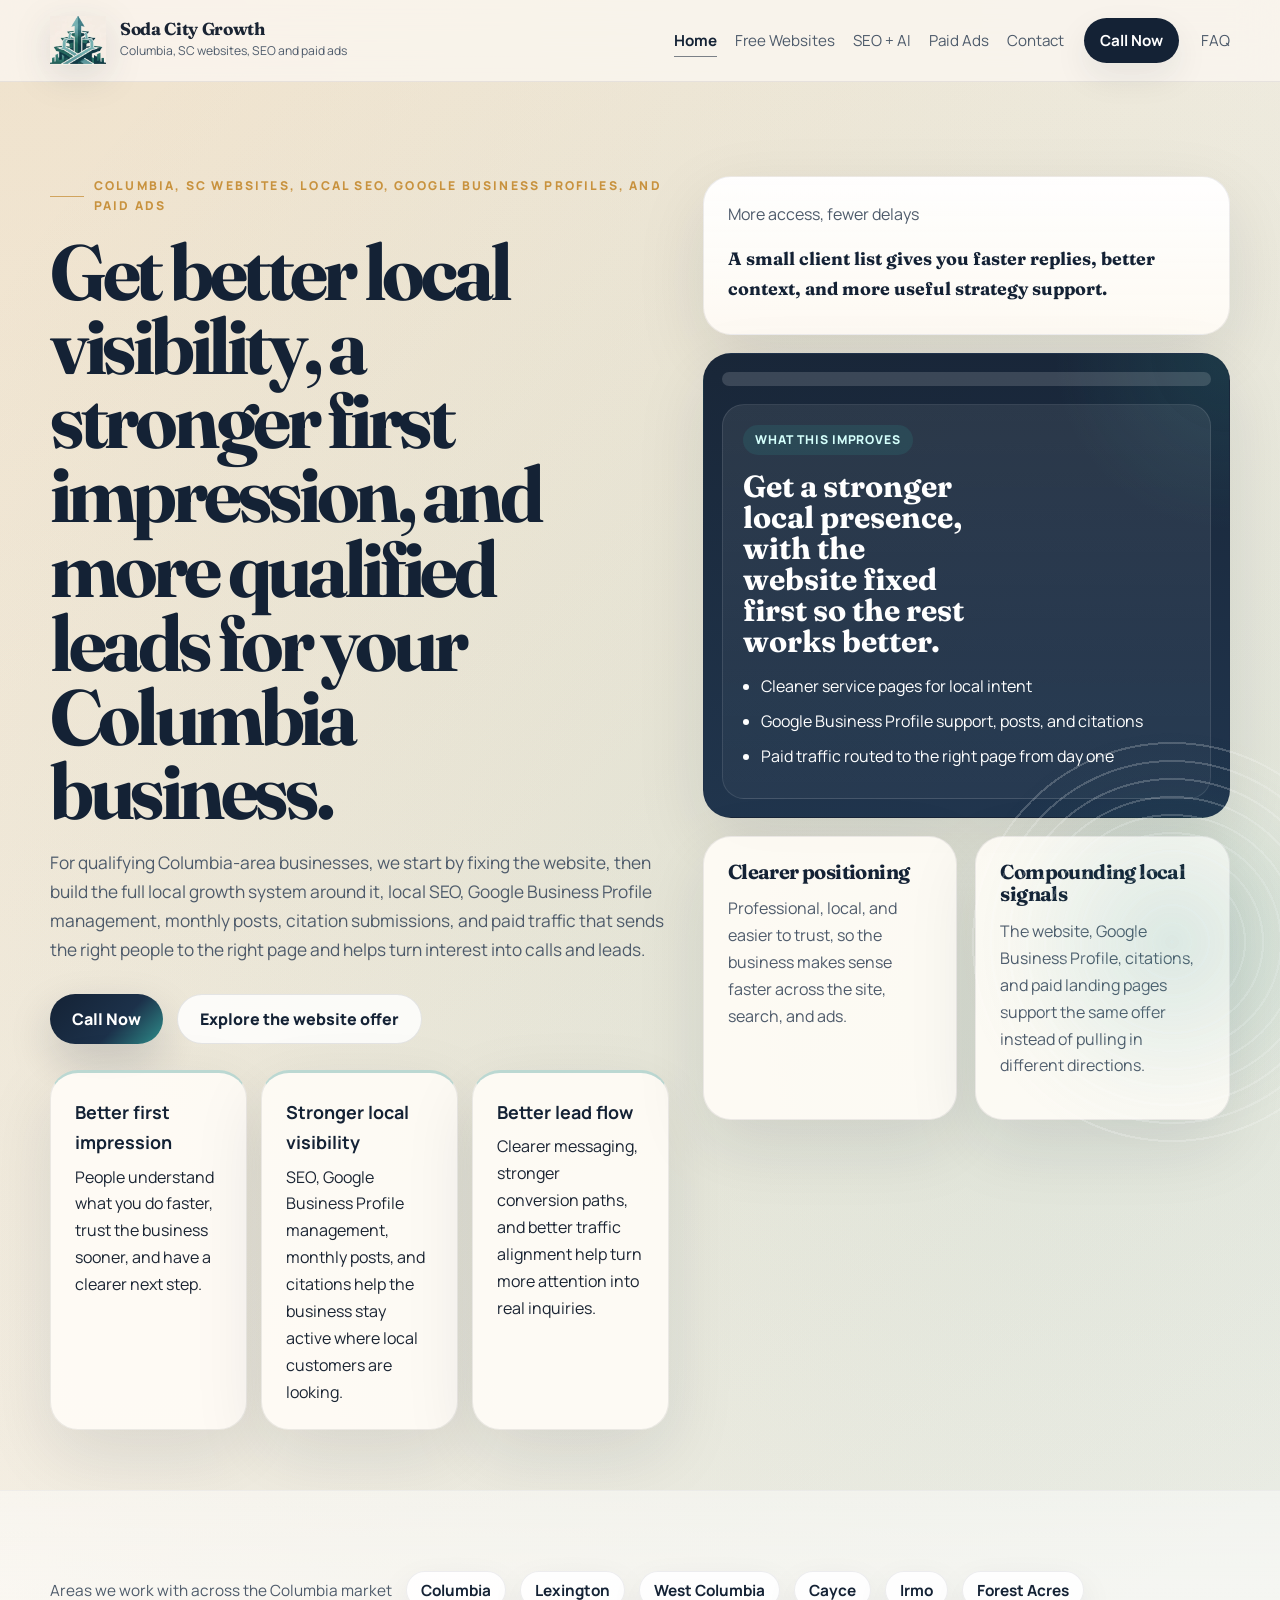
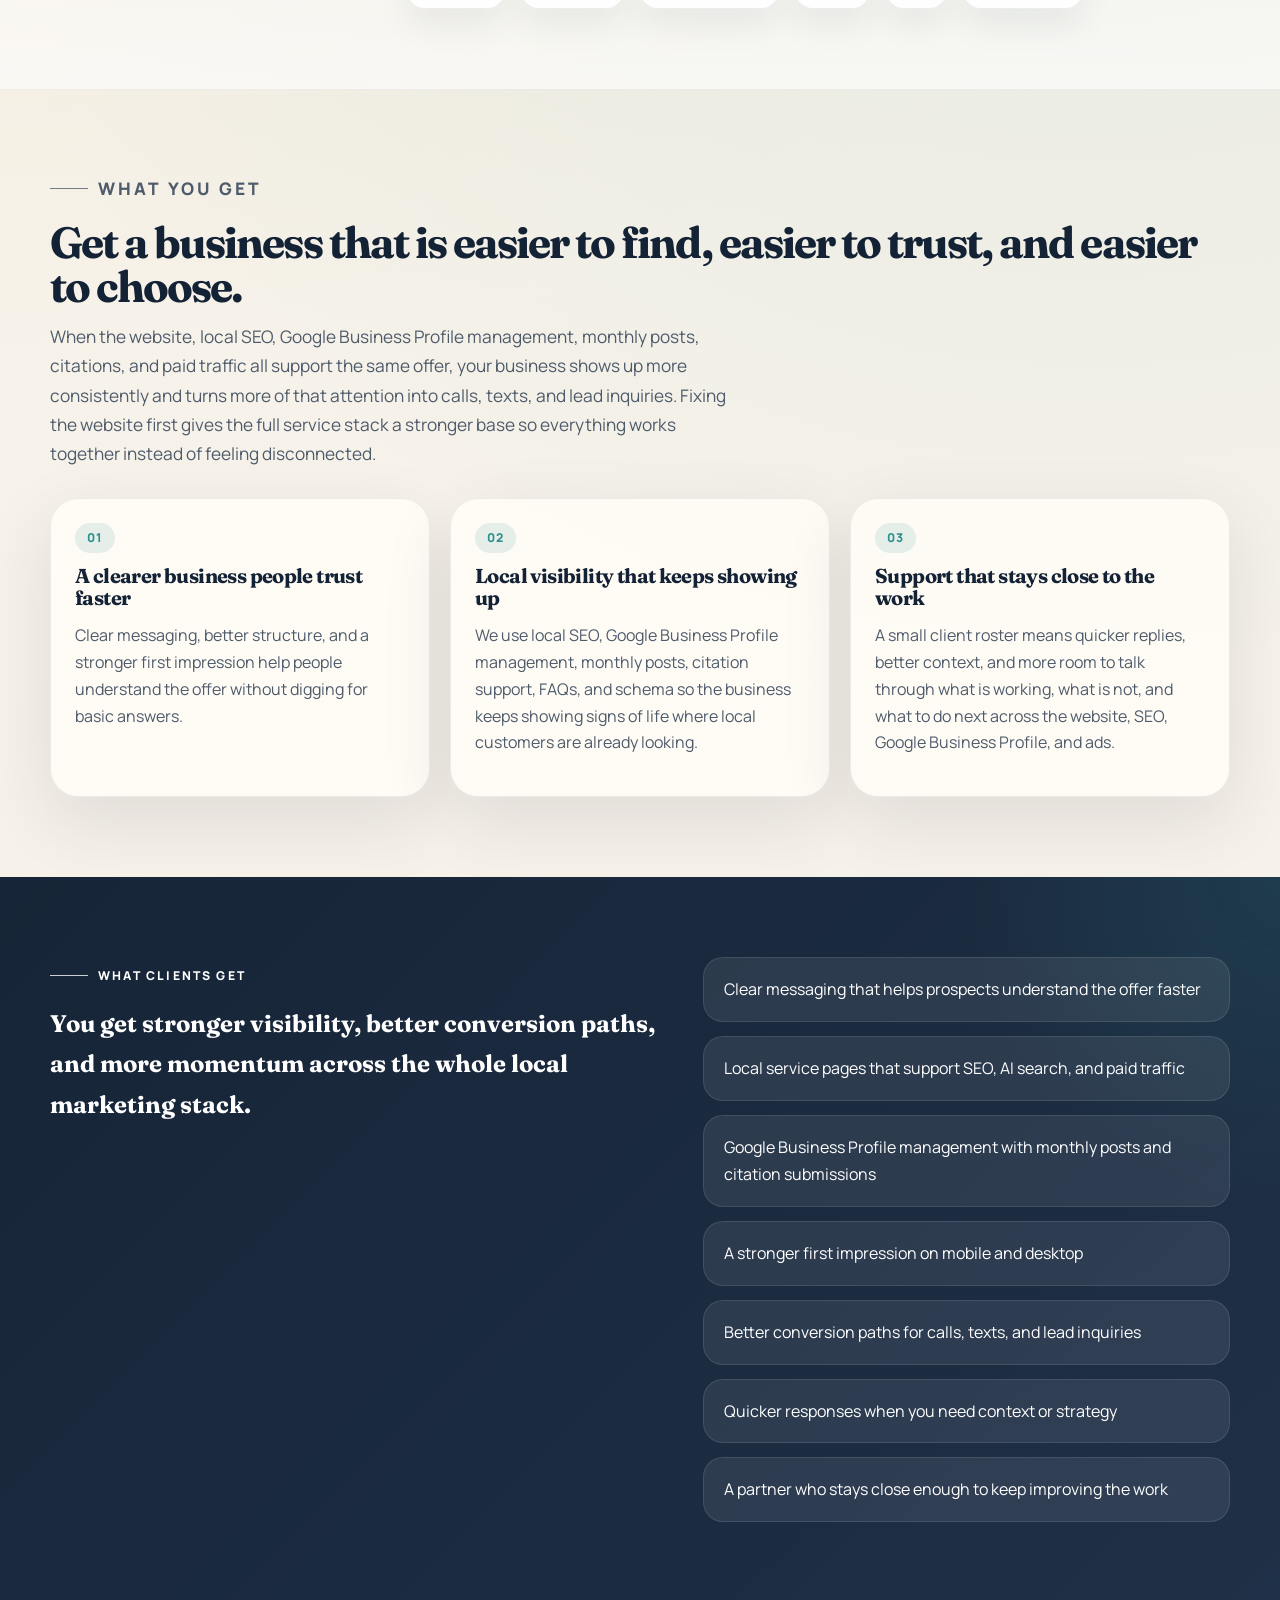
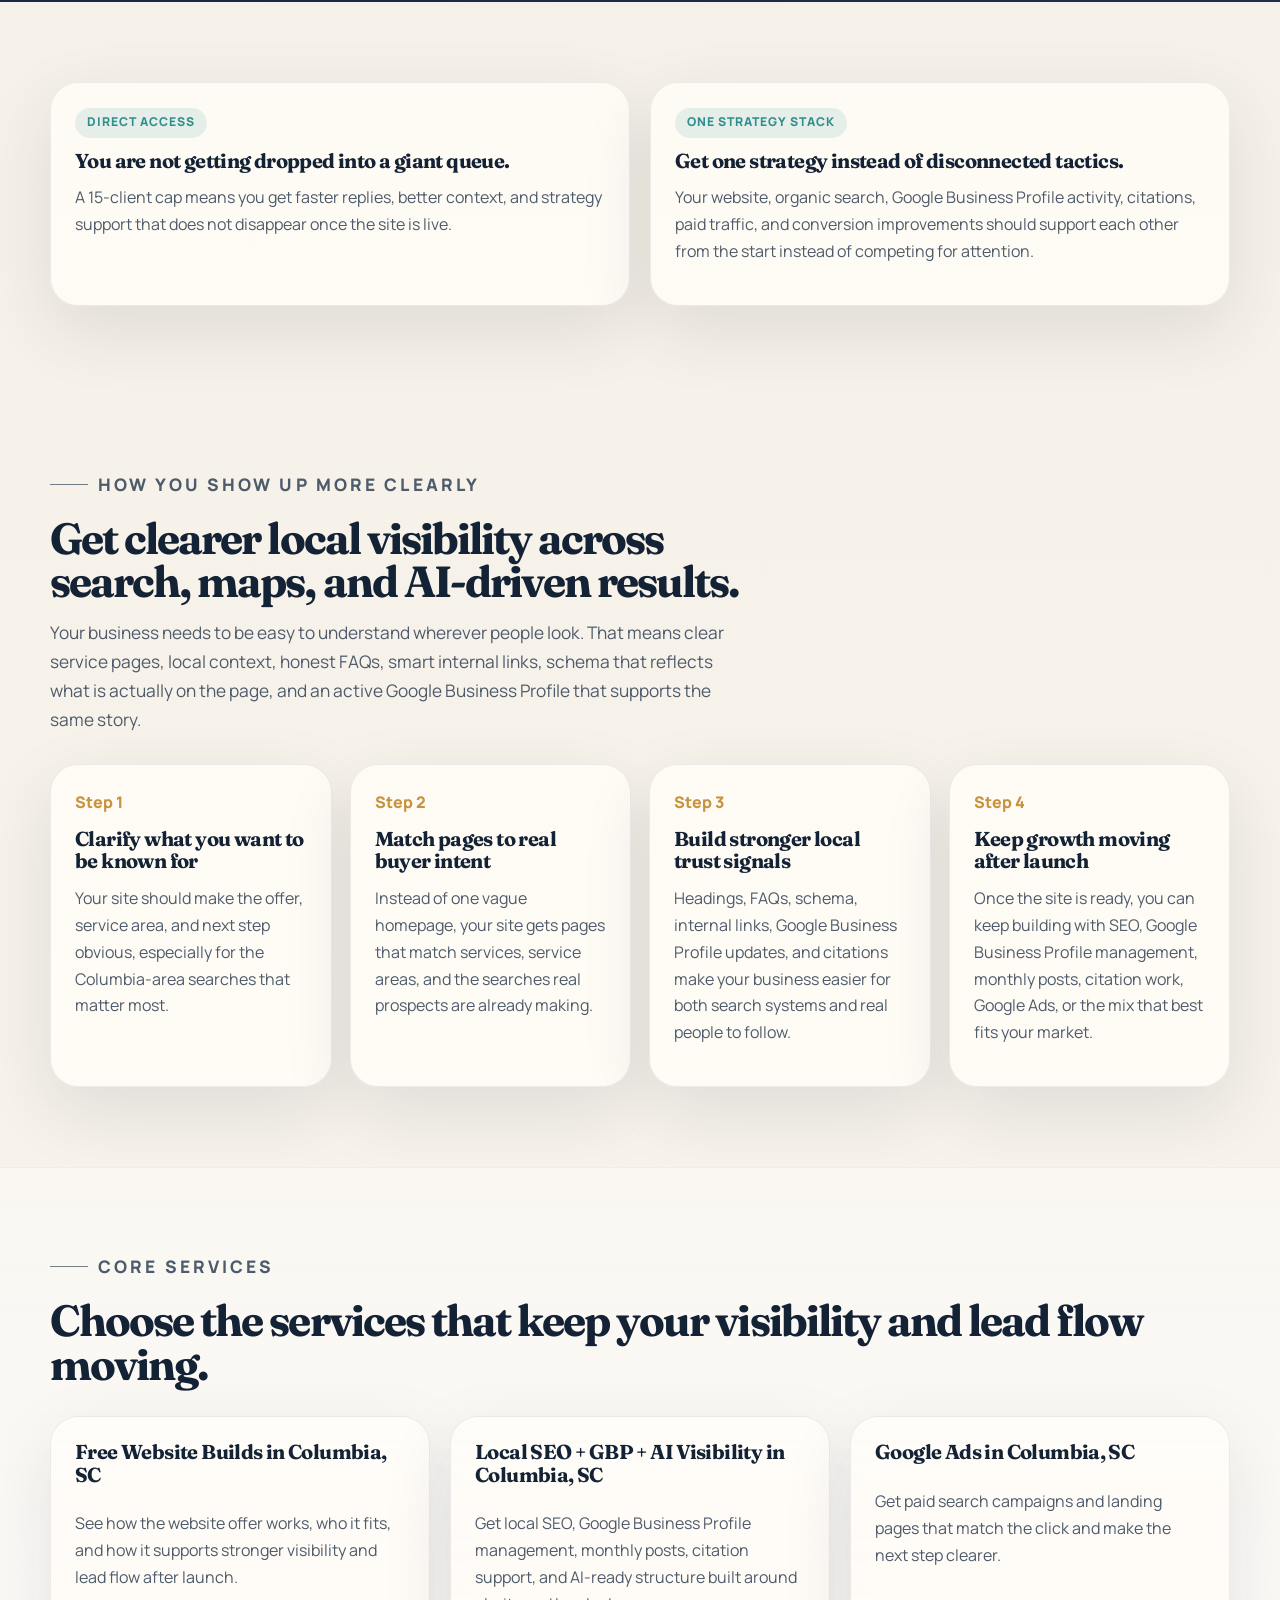
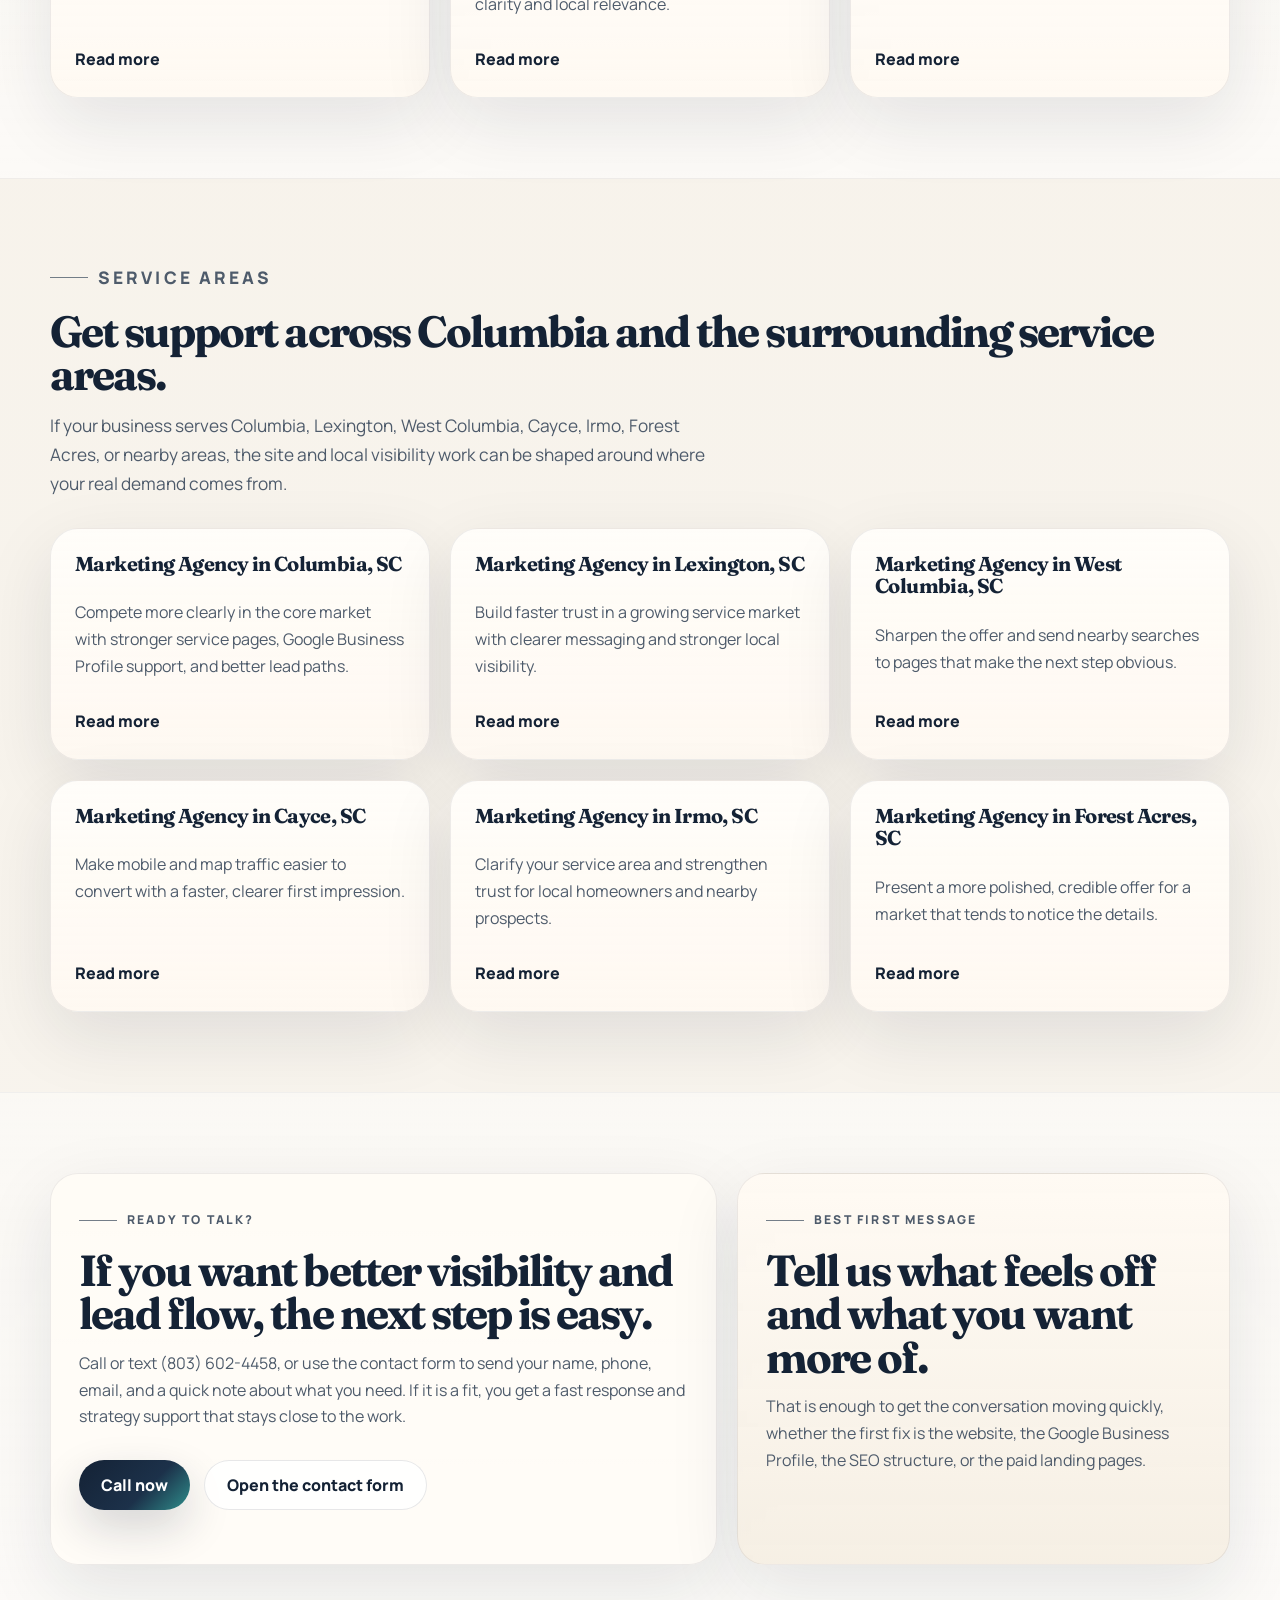
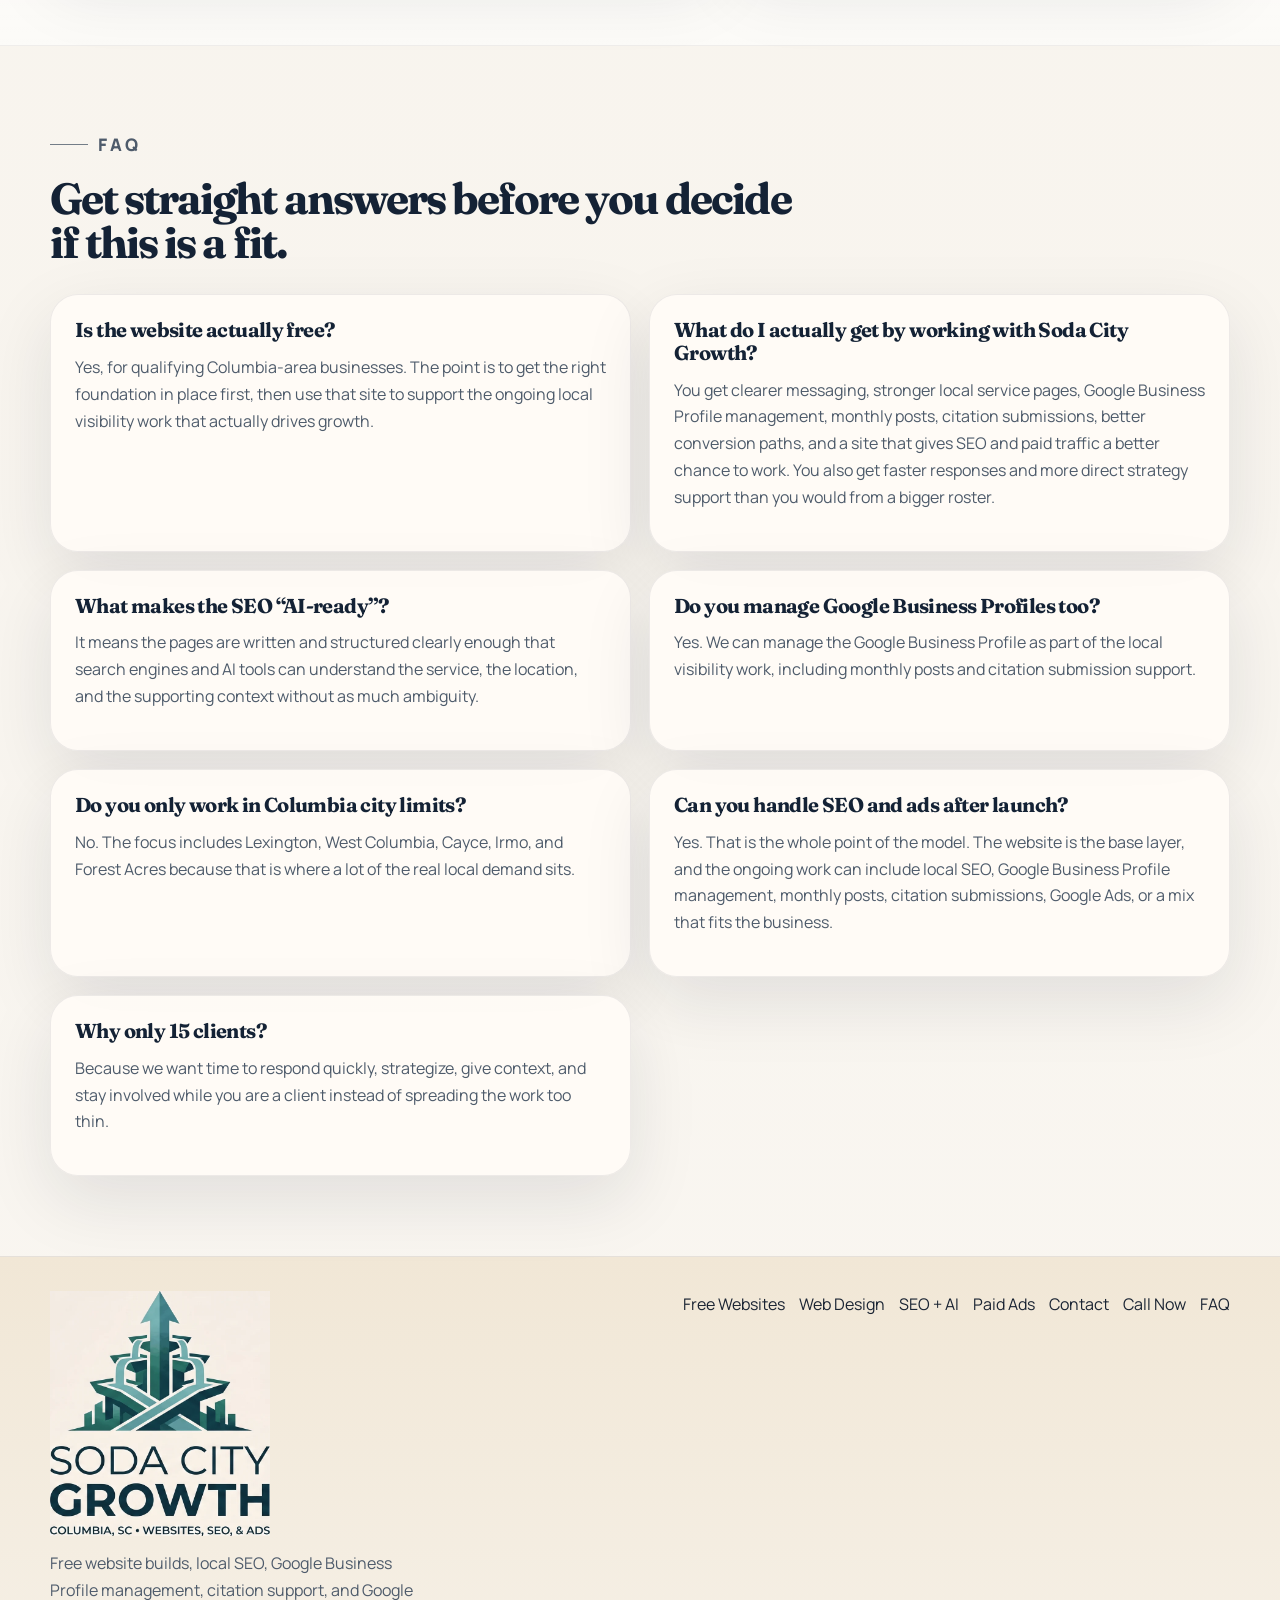
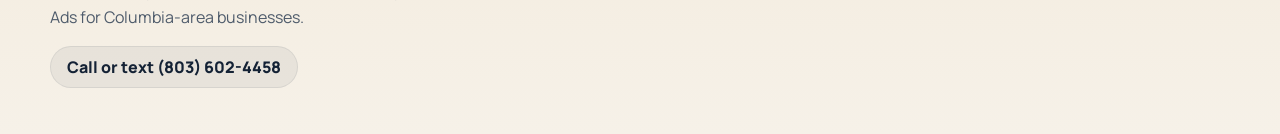
==== index.html @ 2a7aa9fe "Incorporate Soda City Growth logo into site" ====
<!doctype html>
<html lang="en-US">
<head>
  <meta charset="utf-8" />
  <meta name="viewport" content="width=device-width, initial-scale=1" />
  <title>Columbia, SC Web Design, SEO & Google Ads | Free Website Builds | Soda City Growth</title>
  <meta name="description" content="Soda City Growth helps Columbia, SC service businesses with free website builds, local SEO, Google Business Profile management, citation support, and Google Ads built to earn better leads." />
  <meta name="robots" content="index,follow" />
  <meta name="theme-color" content="#142235" />
  <meta property="og:title" content="Columbia, SC Web Design, SEO & Google Ads | Soda City Growth" />
  <meta property="og:description" content="Free website builds for qualifying Columbia-area businesses, plus local SEO, Google Business Profile management, citation support, and Google Ads that send traffic to the right pages." />
  <meta property="og:type" content="website" />
  <meta property="og:url" content="https://soda-city-growth.vercel.app/" />
  <meta property="og:site_name" content="Soda City Growth" />
  <meta name="twitter:card" content="summary_large_image" />
  <meta name="twitter:title" content="Columbia, SC Web Design, SEO & Google Ads | Soda City Growth" />
  <meta name="twitter:description" content="Free website builds for qualifying Columbia-area businesses, plus local SEO, Google Business Profile management, citation support, and Google Ads that send traffic to the right pages." />
  <link rel="canonical" href="https://soda-city-growth.vercel.app/" />
  <link rel="icon" href="/favicon.svg" type="image/svg+xml" />
  <link rel="stylesheet" href="/styles.css" />
  <script type="application/ld+json">
  {
    "@context": "https://schema.org",
    "@graph": [
      {
        "@type": "Organization",
        "@id": "https://soda-city-growth.vercel.app/#organization",
        "name": "Soda City Growth",
        "url": "https://soda-city-growth.vercel.app/",
        "telephone": "+1-803-602-4458",
        "logo": {
          "@type": "ImageObject",
          "url": "https://soda-city-growth.vercel.app/assets/branding/soda-city-growth-logo.webp"
        },
        "description": "Soda City Growth is a Columbia, South Carolina marketing website focused on free website builds for qualifying businesses, local SEO, Google Business Profile management, citation support, AI-ready page structure, and Google Ads landing pages.",
        "areaServed": [
          "Columbia, South Carolina",
          "Lexington, South Carolina",
          "West Columbia, South Carolina",
          "Cayce, South Carolina",
          "Irmo, South Carolina",
          "Forest Acres, South Carolina"
        ]
      },
      {
        "@type": "WebSite",
        "@id": "https://soda-city-growth.vercel.app/#website",
        "url": "https://soda-city-growth.vercel.app/",
        "name": "Soda City Growth",
        "inLanguage": "en-US",
        "publisher": {
          "@id": "https://soda-city-growth.vercel.app/#organization"
        }
      },
      {
        "@type": "WebPage",
        "@id": "https://soda-city-growth.vercel.app/#webpage",
        "url": "https://soda-city-growth.vercel.app/",
        "name": "Columbia, SC Web Design, SEO & Google Ads | Free Website Builds | Soda City Growth",
        "description": "Soda City Growth helps Columbia, SC service businesses with free website builds, local SEO, Google Business Profile management, citation support, and Google Ads landing pages.",
        "isPartOf": {
          "@id": "https://soda-city-growth.vercel.app/#website"
        },
        "about": {
          "@id": "https://soda-city-growth.vercel.app/#organization"
        },
        "inLanguage": "en-US"
      },
      {
        "@type": "FAQPage",
        "@id": "https://soda-city-growth.vercel.app/#faq",
        "mainEntity": [
          {
            "@type": "Question",
            "name": "Is the website really free?",
            "acceptedAnswer": {
              "@type": "Answer",
              "text": "For qualifying Columbia-area businesses, Soda City Growth builds the website at no upfront build cost so the business can get a stronger marketing foundation in place first, then use it to support ongoing local SEO, Google Business Profile management, citation work, and paid ads."
            }
          },
          {
            "@type": "Question",
            "name": "What do clients actually get by working with Soda City Growth?",
            "acceptedAnswer": {
              "@type": "Answer",
              "text": "Clients get clearer messaging, stronger local service pages, Google Business Profile management, monthly posts, citation submissions, better conversion paths, and a site that gives SEO and Google Ads a better chance to work. They also get faster responses and more direct strategic support because Soda City Growth keeps the roster intentionally small."
            }
          },
          {
            "@type": "Question",
            "name": "What do you mean by AI-ready SEO?",
            "acceptedAnswer": {
              "@type": "Answer",
              "text": "AI-ready SEO means building pages with clear service language, useful FAQs, internal links, local relevance, and schema so search engines and AI answer systems can understand the business more easily."
            }
          },
          {
            "@type": "Question",
            "name": "Do you only work in Columbia, South Carolina?",
            "acceptedAnswer": {
              "@type": "Answer",
              "text": "The site is built to target Columbia and nearby markets like Lexington, West Columbia, Cayce, Irmo, and Forest Acres."
            }
          },
          {
            "@type": "Question",
            "name": "Can you manage SEO and ads after launch?",
            "acceptedAnswer": {
              "@type": "Answer",
              "text": "Yes. After the site is live, Soda City Growth can support ongoing local SEO, Google Business Profile management, monthly posts, citation submissions, Google Ads, or a mix of those services."
            }
          },
          {
            "@type": "Question",
            "name": "Do you manage Google Business Profiles too?",
            "acceptedAnswer": {
              "@type": "Answer",
              "text": "Yes. Soda City Growth can manage Google Business Profiles as part of the local visibility work, including monthly posts and citation submission support."
            }
          },
          {
            "@type": "Question",
            "name": "Why do you cap the roster at 15 clients?",
            "acceptedAnswer": {
              "@type": "Answer",
              "text": "Soda City Growth caps the roster at 15 active clients so there is time to respond quickly, strategize, and stay closely involved in each client's business."
            }
          }
        ]
      }
    ]
  }
  </script>
</head>
<body>
  <header class="site-header">
    <div class="wrap header-row">
      <a class="brand" href="/index.html" aria-label="Soda City Growth home">
        <img class="brand-mark-image" src="/assets/branding/soda-city-growth-mark.webp" alt="Soda City Growth logo mark" />
        <span class="brand-copy">
          <strong>Soda City Growth</strong>
          <small>Columbia, SC websites, SEO and paid ads</small>
        </span>
      </a>
      <button class="nav-toggle" aria-expanded="false" aria-controls="site-nav">Menu</button>
      <nav class="nav" id="site-nav">
        <a href="/index.html" aria-current="page">Home</a>
        <a href="/services/free-websites-columbia-sc.html">Free Websites</a>
        <a href="/services/seo-ai-ranking-columbia-sc.html">SEO + AI</a>
        <a href="/services/google-ads-columbia-sc.html">Paid Ads</a>
        <a href="/contact.html">Contact</a>
        <a class="nav-phone" href="tel:+18036024458">Call Now</a>
        <a href="#faq">FAQ</a>
      </nav>
    </div>
  </header>

  <main>
    <section class="hero">
      <div class="wrap hero-grid">
        <div>
          <p class="eyebrow">Columbia, SC websites, local SEO, Google Business Profiles, and paid ads</p>
          <h1>Get better local visibility, a stronger first impression, and more qualified leads for your Columbia business.</h1>
          <p class="hero-copy">For qualifying Columbia-area businesses, we start by fixing the website, then build the full local growth system around it, local SEO, Google Business Profile management, monthly posts, citation submissions, and paid traffic that sends the right people to the right page and helps turn interest into calls and leads.</p>
          <div class="hero-actions">
            <a class="button" href="tel:+18036024458">Call Now</a>
            <a class="button secondary" href="/services/free-websites-columbia-sc.html">Explore the website offer</a>
          </div>
          <div class="hero-points">
            <div>
              <strong>Better first impression</strong>
              <span>People understand what you do faster, trust the business sooner, and have a clearer next step.</span>
            </div>
            <div>
              <strong>Stronger local visibility</strong>
              <span>SEO, Google Business Profile management, monthly posts, and citations help the business stay active where local customers are looking.</span>
            </div>
            <div>
              <strong>Better lead flow</strong>
              <span>Clearer messaging, stronger conversion paths, and better traffic alignment help turn more attention into real inquiries.</span>
            </div>
          </div>
        </div>
        <div class="hero-panel">
          <div class="stat-card">
            <p>More access, fewer delays</p>
            <strong>A small client list gives you faster replies, better context, and more useful strategy support.</strong>
          </div>
          <div class="mockup-card">
            <div class="mockup-top"></div>
            <div class="mockup-screen">
              <span class="chip">What this improves</span>
              <h2>Get a stronger local presence, with the website fixed first so the rest works better.</h2>
              <ul>
                <li>Cleaner service pages for local intent</li>
                <li>Google Business Profile support, posts, and citations</li>
                <li>Paid traffic routed to the right page from day one</li>
              </ul>
            </div>
          </div>
          <div class="mini-grid">
            <article>
              <h3>Clearer positioning</h3>
              <p>Professional, local, and easier to trust, so the business makes sense faster across the site, search, and ads.</p>
            </article>
            <article>
              <h3>Compounding local signals</h3>
              <p>The website, Google Business Profile, citations, and paid landing pages support the same offer instead of pulling in different directions.</p>
            </article>
          </div>
        </div>
      </div>
    </section>

    <section class="section muted-section">
      <div class="wrap location-strip">
        <span>Areas we work with across the Columbia market</span>
        <a href="/areas/columbia-sc-marketing-agency.html">Columbia</a>
        <a href="/areas/lexington-sc-marketing-agency.html">Lexington</a>
        <a href="/areas/west-columbia-sc-marketing-agency.html">West Columbia</a>
        <a href="/areas/cayce-sc-marketing-agency.html">Cayce</a>
        <a href="/areas/irmo-sc-marketing-agency.html">Irmo</a>
        <a href="/areas/forest-acres-sc-marketing-agency.html">Forest Acres</a>
      </div>
    </section>

    <section class="section" id="offer">
      <div class="wrap">
        <div class="section-intro">
          <p class="eyebrow">What you get</p>
          <h2>Get a business that is easier to find, easier to trust, and easier to choose.</h2>
          <p>When the website, local SEO, Google Business Profile management, monthly posts, citations, and paid traffic all support the same offer, your business shows up more consistently and turns more of that attention into calls, texts, and lead inquiries. Fixing the website first gives the full service stack a stronger base so everything works together instead of feeling disconnected.</p>
        </div>
        <div class="card-grid three-up">
          <article class="feature-card">
            <span class="card-kicker">01</span>
            <h3>A clearer business people trust faster</h3>
            <p>Clear messaging, better structure, and a stronger first impression help people understand the offer without digging for basic answers.</p>
          </article>
          <article class="feature-card">
            <span class="card-kicker">02</span>
            <h3>Local visibility that keeps showing up</h3>
            <p>We use local SEO, Google Business Profile management, monthly posts, citation support, FAQs, and schema so the business keeps showing signs of life where local customers are already looking.</p>
          </article>
          <article class="feature-card">
            <span class="card-kicker">03</span>
            <h3>Support that stays close to the work</h3>
            <p>A small client roster means quicker replies, better context, and more room to talk through what is working, what is not, and what to do next across the website, SEO, Google Business Profile, and ads.</p>
          </article>
        </div>
      </div>
    </section>

    <section class="section band" id="qualify">
      <div class="wrap split-section">
        <div>
          <p class="eyebrow">What clients get</p>
          <h2>You get stronger visibility, better conversion paths, and more momentum across the whole local marketing stack.</h2>
        </div>
        <div class="checklist">
          <div>Clear messaging that helps prospects understand the offer faster</div>
          <div>Local service pages that support SEO, AI search, and paid traffic</div>
          <div>Google Business Profile management with monthly posts and citation submissions</div>
          <div>A stronger first impression on mobile and desktop</div>
          <div>Better conversion paths for calls, texts, and lead inquiries</div>
          <div>Quicker responses when you need context or strategy</div>
          <div>A partner who stays close enough to keep improving the work</div>
        </div>
      </div>
    </section>

    <section class="section">
      <div class="wrap card-grid two-up">
        <article class="feature-card">
          <span class="card-kicker">Direct access</span>
          <h3>You are not getting dropped into a giant queue.</h3>
          <p>A 15-client cap means you get faster replies, better context, and strategy support that does not disappear once the site is live.</p>
        </article>
        <article class="feature-card">
          <span class="card-kicker">One strategy stack</span>
          <h3>Get one strategy instead of disconnected tactics.</h3>
          <p>Your website, organic search, Google Business Profile activity, citations, paid traffic, and conversion improvements should support each other from the start instead of competing for attention.</p>
        </article>
      </div>
    </section>

    <section class="section">
      <div class="wrap">
        <div class="section-intro narrow">
          <p class="eyebrow">How you show up more clearly</p>
          <h2>Get clearer local visibility across search, maps, and AI-driven results.</h2>
          <p>Your business needs to be easy to understand wherever people look. That means clear service pages, local context, honest FAQs, smart internal links, schema that reflects what is actually on the page, and an active Google Business Profile that supports the same story.</p>
        </div>
        <div class="steps-grid">
          <article>
            <span>Step 1</span>
            <h3>Clarify what you want to be known for</h3>
            <p>Your site should make the offer, service area, and next step obvious, especially for the Columbia-area searches that matter most.</p>
          </article>
          <article>
            <span>Step 2</span>
            <h3>Match pages to real buyer intent</h3>
            <p>Instead of one vague homepage, your site gets pages that match services, service areas, and the searches real prospects are already making.</p>
          </article>
          <article>
            <span>Step 3</span>
            <h3>Build stronger local trust signals</h3>
            <p>Headings, FAQs, schema, internal links, Google Business Profile updates, and citations make your business easier for both search systems and real people to follow.</p>
          </article>
          <article>
            <span>Step 4</span>
            <h3>Keep growth moving after launch</h3>
            <p>Once the site is ready, you can keep building with SEO, Google Business Profile management, monthly posts, citation work, Google Ads, or the mix that best fits your market.</p>
          </article>
        </div>
      </div>
    </section>

    <section class="section muted-section">
      <div class="wrap">
        <div class="section-intro">
          <p class="eyebrow">Core services</p>
          <h2>Choose the services that keep your visibility and lead flow moving.</h2>
        </div>
        <div class="service-links">
          <a class="service-link-card" href="/services/free-websites-columbia-sc.html">
            <h3>Free Website Builds in Columbia, SC</h3>
            <p>See how the website offer works, who it fits, and how it supports stronger visibility and lead flow after launch.</p>
            <span>Read more</span>
          </a>
          <a class="service-link-card" href="/services/seo-ai-ranking-columbia-sc.html">
            <h3>Local SEO + GBP + AI Visibility in Columbia, SC</h3>
            <p>Get local SEO, Google Business Profile management, monthly posts, citation support, and AI-ready structure built around clarity and local relevance.</p>
            <span>Read more</span>
          </a>
          <a class="service-link-card" href="/services/google-ads-columbia-sc.html">
            <h3>Google Ads in Columbia, SC</h3>
            <p>Get paid search campaigns and landing pages that match the click and make the next step clearer.</p>
            <span>Read more</span>
          </a>
        </div>
      </div>
    </section>

    <section class="section">
      <div class="wrap">
        <div class="section-intro">
          <p class="eyebrow">Service areas</p>
          <h2>Get support across Columbia and the surrounding service areas.</h2>
          <p>If your business serves Columbia, Lexington, West Columbia, Cayce, Irmo, Forest Acres, or nearby areas, the site and local visibility work can be shaped around where your real demand comes from.</p>
        </div>
        <div class="service-links">
          <a class="service-link-card" href="/areas/columbia-sc-marketing-agency.html">
            <h3>Marketing Agency in Columbia, SC</h3>
            <p>Compete more clearly in the core market with stronger service pages, Google Business Profile support, and better lead paths.</p>
            <span>Read more</span>
          </a>
          <a class="service-link-card" href="/areas/lexington-sc-marketing-agency.html">
            <h3>Marketing Agency in Lexington, SC</h3>
            <p>Build faster trust in a growing service market with clearer messaging and stronger local visibility.</p>
            <span>Read more</span>
          </a>
          <a class="service-link-card" href="/areas/west-columbia-sc-marketing-agency.html">
            <h3>Marketing Agency in West Columbia, SC</h3>
            <p>Sharpen the offer and send nearby searches to pages that make the next step obvious.</p>
            <span>Read more</span>
          </a>
          <a class="service-link-card" href="/areas/cayce-sc-marketing-agency.html">
            <h3>Marketing Agency in Cayce, SC</h3>
            <p>Make mobile and map traffic easier to convert with a faster, clearer first impression.</p>
            <span>Read more</span>
          </a>
          <a class="service-link-card" href="/areas/irmo-sc-marketing-agency.html">
            <h3>Marketing Agency in Irmo, SC</h3>
            <p>Clarify your service area and strengthen trust for local homeowners and nearby prospects.</p>
            <span>Read more</span>
          </a>
          <a class="service-link-card" href="/areas/forest-acres-sc-marketing-agency.html">
            <h3>Marketing Agency in Forest Acres, SC</h3>
            <p>Present a more polished, credible offer for a market that tends to notice the details.</p>
            <span>Read more</span>
          </a>
        </div>
      </div>
    </section>

    <section class="section muted-section">
      <div class="wrap contact-grid">
        <div class="feature-card contact-card">
          <p class="eyebrow">Ready to talk?</p>
          <h2>If you want better visibility and lead flow, the next step is easy.</h2>
            <p>Call or text <a href="tel:+18036024458">(803) 602-4458</a>, or use the contact form to send your name, phone, email, and a quick note about what you need. If it is a fit, you get a fast response and strategy support that stays close to the work.</p>
          <div class="hero-actions">
            <a class="button" href="tel:+18036024458">Call now</a>
            <a class="button secondary" href="/contact.html">Open the contact form</a>
          </div>
        </div>
        <div class="feature-card contact-card alt-card">
          <p class="eyebrow">Best first message</p>
          <h2>Tell us what feels off and what you want more of.</h2>
          <p>That is enough to get the conversation moving quickly, whether the first fix is the website, the Google Business Profile, the SEO structure, or the paid landing pages.</p>
        </div>
      </div>
    </section>

    <section class="section" id="faq">
      <div class="wrap">
        <div class="section-intro narrow">
          <p class="eyebrow">FAQ</p>
          <h2>Get straight answers before you decide if this is a fit.</h2>
        </div>
        <div class="faq-list">
          <article>
            <h3>Is the website actually free?</h3>
            <p>Yes, for qualifying Columbia-area businesses. The point is to get the right foundation in place first, then use that site to support the ongoing local visibility work that actually drives growth.</p>
          </article>
          <article>
            <h3>What do I actually get by working with Soda City Growth?</h3>
            <p>You get clearer messaging, stronger local service pages, Google Business Profile management, monthly posts, citation submissions, better conversion paths, and a site that gives SEO and paid traffic a better chance to work. You also get faster responses and more direct strategy support than you would from a bigger roster.</p>
          </article>
          <article>
            <h3>What makes the SEO “AI-ready”?</h3>
            <p>It means the pages are written and structured clearly enough that search engines and AI tools can understand the service, the location, and the supporting context without as much ambiguity.</p>
          </article>
          <article>
            <h3>Do you manage Google Business Profiles too?</h3>
            <p>Yes. We can manage the Google Business Profile as part of the local visibility work, including monthly posts and citation submission support.</p>
          </article>
          <article>
            <h3>Do you only work in Columbia city limits?</h3>
            <p>No. The focus includes Lexington, West Columbia, Cayce, Irmo, and Forest Acres because that is where a lot of the real local demand sits.</p>
          </article>
          <article>
            <h3>Can you handle SEO and ads after launch?</h3>
            <p>Yes. That is the whole point of the model. The website is the base layer, and the ongoing work can include local SEO, Google Business Profile management, monthly posts, citation submissions, Google Ads, or a mix that fits the business.</p>
          </article>
          <article>
            <h3>Why only 15 clients?</h3>
            <p>Because we want time to respond quickly, strategize, give context, and stay involved while you are a client instead of spreading the work too thin.</p>
          </article>
        </div>
      </div>
    </section>
  </main>

  <footer class="site-footer">
    <div class="wrap footer-row">
      <div class="footer-brand">
        <img class="footer-logo" src="/assets/branding/soda-city-growth-logo.webp" alt="Soda City Growth" />
        <p>Free website builds, local SEO, Google Business Profile management, citation support, and Google Ads for Columbia-area businesses.</p>
        <a class="contact-link" href="tel:+18036024458">Call or text (803) 602-4458</a>
      </div>
      <div class="footer-links">
        <a href="/services/free-websites-columbia-sc.html">Free Websites</a>
        <a href="/services/web-design-columbia-sc.html">Web Design</a>
        <a href="/services/seo-ai-ranking-columbia-sc.html">SEO + AI</a>
        <a href="/services/google-ads-columbia-sc.html">Paid Ads</a>
        <a href="/contact.html">Contact</a>
        <a class="nav-phone" href="tel:+18036024458">Call Now</a>
        <a href="#faq">FAQ</a>
      </div>
    </div>
  </footer>

  <script src="/app.js"></script>
</body>
</html>
---- styles.css ----
@import url('https://fonts.googleapis.com/css2?family=Fraunces:opsz,wght@9..144,600;9..144,700&family=Manrope:wght@400;500;600;700;800&display=swap');

:root {
  color-scheme: light;
  --bg: #f6f1e8;
  --paper: rgba(255, 252, 247, 0.9);
  --paper-strong: #fffdf9;
  --ink: #1a2433;
  --muted: #4e5b6b;
  --line: rgba(26, 36, 51, 0.1);
  --deep: #142235;
  --deep-2: #1c314a;
  --river: #2f8f8c;
  --sun: #c8923e;
  --clay: #b46d54;
  --mist: #edf4f2;
  --sand: #efe4d1;
  --shadow: 0 24px 70px rgba(20, 34, 53, 0.1);
  --shadow-soft: 0 14px 34px rgba(20, 34, 53, 0.08);
  --wrap: 1180px;
  --radius: 28px;
}

* { box-sizing: border-box; }
html { scroll-behavior: smooth; }
body {
  margin: 0;
  font-family: Manrope, ui-sans-serif, system-ui, -apple-system, BlinkMacSystemFont, "Segoe UI", sans-serif;
  color: var(--ink);
  background:
    radial-gradient(circle at top left, rgba(200, 146, 62, 0.18), transparent 24%),
    radial-gradient(circle at 85% 12%, rgba(47, 143, 140, 0.12), transparent 18%),
    linear-gradient(180deg, #f8f4ec 0%, #f6f1e8 38%, #f9f6f1 100%);
  line-height: 1.68;
}

body::before {
  content: "";
  position: fixed;
  inset: 0;
  pointer-events: none;
  background:
    linear-gradient(rgba(255, 255, 255, 0.12) 1px, transparent 1px),
    linear-gradient(90deg, rgba(255, 255, 255, 0.12) 1px, transparent 1px);
  background-size: 36px 36px;
  mask-image: linear-gradient(180deg, rgba(0, 0, 0, 0.28), transparent 68%);
  opacity: 0.3;
}

a { color: inherit; text-decoration: none; }
p, h1, h2, h3 { margin-top: 0; }
img { max-width: 100%; display: block; }

h1, h2, h3,
.brand strong,
.mockup-screen h2,
.stat-card strong {
  font-family: Fraunces, Georgia, serif;
}

.wrap {
  width: min(var(--wrap), calc(100% - 32px));
  margin: 0 auto;
}

.site-header {
  position: sticky;
  top: 0;
  z-index: 40;
  backdrop-filter: blur(18px);
  background: rgba(250, 246, 239, 0.82);
  border-bottom: 1px solid rgba(26, 36, 51, 0.08);
}

.header-row {
  display: flex;
  align-items: center;
  justify-content: space-between;
  gap: 18px;
  padding: 16px 0;
}

.brand {
  display: inline-flex;
  align-items: center;
  gap: 14px;
  min-width: 0;
}

.brand-copy {
  min-width: 0;
}

.brand strong {
  display: block;
  font-size: 1.08rem;
  line-height: 1;
  letter-spacing: -0.02em;
}

.brand small {
  display: block;
  color: var(--muted);
  font-size: 0.76rem;
  margin-top: 4px;
}

.brand-mark-image {
  width: 56px;
  height: auto;
  display: block;
  flex: 0 0 auto;
  filter: drop-shadow(0 10px 18px rgba(20, 34, 53, 0.12));
  transition: transform 0.18s ease;
}

.brand:hover .brand-mark-image,
.brand:focus-visible .brand-mark-image {
  transform: translateY(-1px);
}

.nav {
  display: flex;
  align-items: center;
  gap: 18px;
  font-size: 0.95rem;
  color: var(--muted);
}

.nav a,
.footer-links a {
  position: relative;
}

.nav a::after,
.footer-links a::after {
  content: "";
  position: absolute;
  left: 0;
  bottom: -4px;
  width: 100%;
  height: 1px;
  background: currentColor;
  transform: scaleX(0);
  transform-origin: left;
  transition: transform 0.18s ease;
  opacity: 0.55;
}

.nav a:hover::after,
.footer-links a:hover::after,
.nav a[aria-current="page"]::after {
  transform: scaleX(1);
}

.nav a[aria-current="page"] {
  color: var(--deep);
  font-weight: 700;
}

.nav .nav-phone {
  display: inline-flex;
  align-items: center;
  justify-content: center;
  margin: 0 4px 0 2px;
  padding: 10px 16px;
  border-radius: 999px;
  background: var(--deep);
  color: white;
  font-weight: 700;
  white-space: nowrap;
  box-shadow: var(--shadow-soft);
}

.nav .nav-phone::after {
  display: none;
}

.nav .nav-phone:hover,
.nav .nav-phone:focus-visible {
  background: var(--deep-2);
}

.nav-toggle {
  display: none;
  border: 1px solid var(--line);
  background: rgba(255, 255, 255, 0.85);
  border-radius: 999px;
  padding: 10px 14px;
  font: inherit;
  color: var(--deep);
}

.hero,
.page-hero {
  position: relative;
  padding: 94px 0 60px;
  overflow: clip;
}

.hero::before,
.page-hero::before {
  content: "";
  position: absolute;
  inset: auto -8% 24% auto;
  width: 420px;
  height: 420px;
  border-radius: 50%;
  background:
    radial-gradient(circle at center, rgba(47, 143, 140, 0.16), rgba(47, 143, 140, 0.02) 55%, transparent 72%),
    repeating-radial-gradient(circle at center, rgba(255, 255, 255, 0.2) 0 2px, transparent 2px 18px);
  pointer-events: none;
}

.hero-grid,
.split-section {
  display: grid;
  grid-template-columns: minmax(0, 1.08fr) minmax(320px, 0.92fr);
  gap: 34px;
  align-items: start;
}

.eyebrow {
  display: inline-flex;
  align-items: center;
  gap: 10px;
  text-transform: uppercase;
  letter-spacing: 0.18em;
  font-size: 0.76rem;
  font-weight: 800;
  color: var(--sun);
  margin-bottom: 18px;
}

.eyebrow::before {
  content: "";
  width: 38px;
  height: 1px;
  background: currentColor;
  opacity: 0.78;
}

h1 {
  font-size: clamp(3rem, 6.1vw, 5.35rem);
  line-height: 0.95;
  letter-spacing: -0.055em;
  max-width: 11ch;
  margin-bottom: 20px;
  color: var(--deep);
}

.hero-copy,
.lead,
.section-intro p,
.sidebar-card p,
.feature-card p,
.service-link-card p,
.steps-grid p,
.faq-list p,
.mini-grid p,
.checklist div,
.bullet-list li,
.site-footer p,
.location-strip span,
.stat-card p {
  color: var(--muted);
}

.hero-copy,
.lead,
.section-intro p {
  font-size: 1.08rem;
  max-width: 62ch;
}

.hero-actions {
  display: flex;
  flex-wrap: wrap;
  gap: 14px;
  margin: 30px 0 26px;
}

.button {
  display: inline-flex;
  align-items: center;
  justify-content: center;
  min-height: 50px;
  padding: 0 22px;
  border-radius: 999px;
  background: linear-gradient(135deg, var(--deep), var(--deep-2) 60%, var(--river));
  color: white;
  font-weight: 800;
  box-shadow: 0 18px 44px rgba(20, 34, 53, 0.18);
  transition: transform 0.18s ease, box-shadow 0.18s ease;
}

.button.secondary {
  background: rgba(255, 255, 255, 0.82);
  color: var(--deep);
  border: 1px solid rgba(20, 34, 53, 0.1);
  box-shadow: none;
}

.button:hover,
.service-link-card:hover,
.feature-card:hover,
.hero-points div:hover,
.mini-grid article:hover {
  transform: translateY(-2px);
}

.hero-points {
  display: grid;
  grid-template-columns: repeat(3, minmax(0, 1fr));
  gap: 14px;
}

.hero-points div,
.stat-card,
.mockup-card,
.sidebar-card,
.feature-card,
.service-link-card,
.faq-list article,
.steps-grid article,
.mini-grid article {
  background: var(--paper);
  border: 1px solid rgba(26, 36, 51, 0.08);
  border-radius: var(--radius);
  box-shadow: var(--shadow);
  transition: transform 0.18s ease, box-shadow 0.18s ease, border-color 0.18s ease;
}

.hero-points div,
.mini-grid article,
.steps-grid article,
.feature-card,
.service-link-card,
.faq-list article {
  padding: 24px;
}

.hero-points div {
  border-top: 3px solid rgba(47, 143, 140, 0.32);
}

.hero-points strong,
.stat-card strong {
  display: block;
  font-size: 1.12rem;
  margin-bottom: 6px;
  color: var(--deep);
}

.hero-panel {
  display: grid;
  gap: 18px;
}

.stat-card,
.sidebar-card {
  padding: 24px;
  background:
    linear-gradient(180deg, rgba(255, 255, 255, 0.96), rgba(255, 251, 245, 0.92));
}

.mockup-card {
  padding: 18px;
  background:
    radial-gradient(circle at top right, rgba(47, 143, 140, 0.18), transparent 25%),
    linear-gradient(180deg, rgba(20, 34, 53, 0.98), rgba(28, 49, 74, 0.98));
  color: white;
}

.mockup-top {
  height: 14px;
  width: 100%;
  border-radius: 999px;
  background: rgba(255, 255, 255, 0.15);
  margin-bottom: 18px;
}

.mockup-screen {
  padding: 20px;
  border-radius: 22px;
  background: linear-gradient(180deg, rgba(255, 255, 255, 0.08), rgba(255, 255, 255, 0.03));
  border: 1px solid rgba(255, 255, 255, 0.1);
}

.mockup-screen h2 {
  font-size: 1.9rem;
  line-height: 1.02;
  margin-bottom: 16px;
  max-width: 11ch;
}

.mockup-screen ul,
.bullet-list {
  margin: 0;
  padding-left: 18px;
}

.mockup-screen li,
.bullet-list li {
  margin: 0 0 8px;
}

.chip,
.card-kicker {
  display: inline-flex;
  align-items: center;
  justify-content: center;
  min-height: 30px;
  padding: 0 12px;
  border-radius: 999px;
  font-size: 0.76rem;
  font-weight: 800;
  letter-spacing: 0.08em;
  text-transform: uppercase;
}

.chip {
  background: rgba(47, 143, 140, 0.18);
  color: #d4fffb;
  margin-bottom: 16px;
}

.card-kicker {
  background: rgba(47, 143, 140, 0.12);
  color: var(--river);
  margin-bottom: 12px;
}

.mini-grid {
  display: grid;
  grid-template-columns: repeat(2, minmax(0, 1fr));
  gap: 18px;
}

.section {
  position: relative;
  padding: 80px 0;
}

.muted-section {
  background: linear-gradient(180deg, rgba(255, 255, 255, 0.42), rgba(255, 255, 255, 0.6));
  border-top: 1px solid rgba(26, 36, 51, 0.05);
  border-bottom: 1px solid rgba(26, 36, 51, 0.05);
}

.band {
  background:
    radial-gradient(circle at top right, rgba(47, 143, 140, 0.16), transparent 22%),
    linear-gradient(135deg, rgba(20, 34, 53, 0.99), rgba(26, 44, 67, 0.98));
  color: white;
}

.band .section-intro p,
.band .checklist div,
.band h2,
.band .eyebrow {
  color: inherit;
}

.location-strip {
  display: flex;
  flex-wrap: wrap;
  align-items: center;
  gap: 12px 14px;
  font-size: 0.96rem;
}

.location-strip strong,
.location-strip a {
  display: inline-flex;
  align-items: center;
  min-height: 38px;
  padding: 0 14px;
  border-radius: 999px;
  background: rgba(255, 255, 255, 0.9);
  border: 1px solid rgba(26, 36, 51, 0.08);
  box-shadow: var(--shadow-soft);
}

.location-strip a {
  color: var(--deep);
  font-weight: 700;
  transition: transform 0.18s ease, box-shadow 0.18s ease, border-color 0.18s ease;
}

.location-strip a:hover,
.location-strip a:focus-visible {
  transform: translateY(-1px);
  border-color: rgba(47, 143, 140, 0.35);
  box-shadow: var(--shadow);
}

.section-intro {
  margin-bottom: 30px;
}

.section-intro h2,
.sidebar-card h2,
.feature-card h2,
.page-hero h1,
.faq-list h3,
.feature-card h3,
.service-link-card h3,
.mini-grid h3,
.steps-grid h3 {
  color: var(--deep);
}

.section-intro h2,
.sidebar-card h2,
.feature-card h2,
.page-hero h1 {
  font-size: clamp(2.15rem, 3.4vw, 3.45rem);
  line-height: 1;
  letter-spacing: -0.045em;
  margin-bottom: 14px;
}

.feature-card h3,
.service-link-card h3,
.mini-grid h3,
.steps-grid h3,
.faq-list h3 {
  font-size: 1.26rem;
  line-height: 1.12;
  letter-spacing: -0.03em;
  margin-bottom: 12px;
}

.section-intro.narrow {
  max-width: 760px;
}

.card-grid {
  display: grid;
  gap: 20px;
}

.three-up {
  grid-template-columns: repeat(3, minmax(0, 1fr));
}

.two-up {
  grid-template-columns: repeat(2, minmax(0, 1fr));
}

.checklist {
  display: grid;
  gap: 14px;
}

.checklist div {
  padding: 18px 20px;
  border-radius: 20px;
  background: rgba(255, 255, 255, 0.08);
  border: 1px solid rgba(255, 255, 255, 0.1);
}

.steps-grid {
  display: grid;
  grid-template-columns: repeat(4, minmax(0, 1fr));
  gap: 18px;
}

.steps-grid span {
  display: inline-block;
  font-weight: 800;
  color: var(--sun);
  margin-bottom: 12px;
}

.service-links {
  display: grid;
  grid-template-columns: repeat(3, minmax(0, 1fr));
  gap: 20px;
}

.contact-grid {
  display: grid;
  grid-template-columns: minmax(0, 1.15fr) minmax(320px, 0.85fr);
  gap: 20px;
}

.contact-card {
  padding: 28px;
}

.alt-card {
  background: linear-gradient(180deg, rgba(255, 250, 243, 0.96), rgba(245, 238, 226, 0.92));
}

.contact-form {
  display: grid;
  gap: 16px;
  margin-top: 20px;
}

.field-grid {
  display: grid;
  gap: 14px;
}

.field-grid.two-col {
  grid-template-columns: repeat(2, minmax(0, 1fr));
}

.field {
  display: grid;
  gap: 8px;
}

.field span {
  font-size: 0.92rem;
  font-weight: 700;
  color: var(--deep);
}

.field input,
.field textarea,
.field select {
  width: 100%;
  border: 1px solid rgba(20, 34, 53, 0.12);
  border-radius: 16px;
  background: rgba(255, 255, 255, 0.9);
  color: var(--ink);
  font: inherit;
  padding: 14px 16px;
}

.field textarea {
  resize: vertical;
}

.form-actions {
  display: flex;
  flex-wrap: wrap;
  gap: 12px;
}

.form-note,
.small-note {
  font-size: 0.95rem;
  color: var(--muted);
}

.contact-stack {
  display: grid;
  gap: 12px;
  margin: 20px 0;
}

.service-link-card {
  display: flex;
  flex-direction: column;
  gap: 12px;
  background: linear-gradient(180deg, rgba(255, 253, 249, 0.98), rgba(255, 249, 242, 0.88));
}

.service-link-card span {
  margin-top: auto;
  color: var(--deep);
  font-weight: 800;
}

.faq-list {
  display: grid;
  gap: 18px;
  grid-template-columns: repeat(2, minmax(0, 1fr));
}

.inner-page .page-hero {
  padding-bottom: 42px;
}

.contact-page .page-hero {
  padding-top: 72px;
}

.contact-page .split-section {
  align-items: start;
}

.site-footer {
  padding: 34px 0 46px;
  border-top: 1px solid rgba(26, 36, 51, 0.08);
  background: linear-gradient(180deg, #f1e7d6, #f6f1e8);
}

.footer-row {
  display: flex;
  justify-content: space-between;
  gap: 20px;
}

.footer-brand {
  max-width: 380px;
}

.footer-logo {
  display: block;
  width: min(220px, 100%);
  height: auto;
  margin-bottom: 14px;
}

.footer-brand p {
  margin-bottom: 16px;
}

.contact-link {
  display: inline-flex;
  align-items: center;
  justify-content: center;
  min-height: 42px;
  padding: 0 16px;
  border-radius: 999px;
  background: rgba(20, 34, 53, 0.06);
  border: 1px solid rgba(20, 34, 53, 0.08);
  color: var(--deep);
  font-weight: 800;
}

.contact-link.strong {
  background: linear-gradient(135deg, var(--deep), var(--deep-2) 60%, var(--river));
  color: white;
  border-color: transparent;
}

.footer-links {
  display: flex;
  flex-wrap: wrap;
  gap: 14px;
  align-items: flex-start;
}

@media (max-width: 1040px) {
  .hero-grid,
  .split-section,
  .three-up,
  .contact-grid,
  .service-links,
  .steps-grid,
  .two-up,
  .faq-list {
    grid-template-columns: 1fr 1fr;
  }

  .hero-grid,
  .split-section {
    grid-template-columns: 1fr;
  }

  .hero-points {
    grid-template-columns: 1fr;
  }
}

@media (max-width: 760px) {
  .nav-toggle {
    display: inline-flex;
    align-items: center;
    justify-content: center;
  }

  .brand-mark-image {
    width: 48px;
  }

  .brand small {
    font-size: 0.72rem;
  }

  .footer-logo {
    width: min(190px, 100%);
  }

  .nav {
    position: absolute;
    top: calc(100% + 8px);
    right: 16px;
    left: 16px;
    display: none;
    flex-direction: column;
    align-items: flex-start;
    gap: 14px;
    background: rgba(255, 253, 249, 0.96);
    border: 1px solid rgba(26, 36, 51, 0.08);
    border-radius: 22px;
    padding: 18px;
    box-shadow: var(--shadow);
  }

  .nav.open {
    display: flex;
  }

  .nav .nav-phone {
    width: 100%;
  }

  h1 {
    max-width: 12ch;
  }

  .hero,
  .page-hero,
  .section {
    padding: 60px 0;
  }

  .mini-grid,
  .three-up,
  .two-up,
  .contact-grid,
  .service-links,
  .steps-grid,
  .faq-list {
    grid-template-columns: 1fr;
  }

  .field-grid.two-col {
    grid-template-columns: 1fr;
  }

  .footer-row {
    flex-direction: column;
  }
}
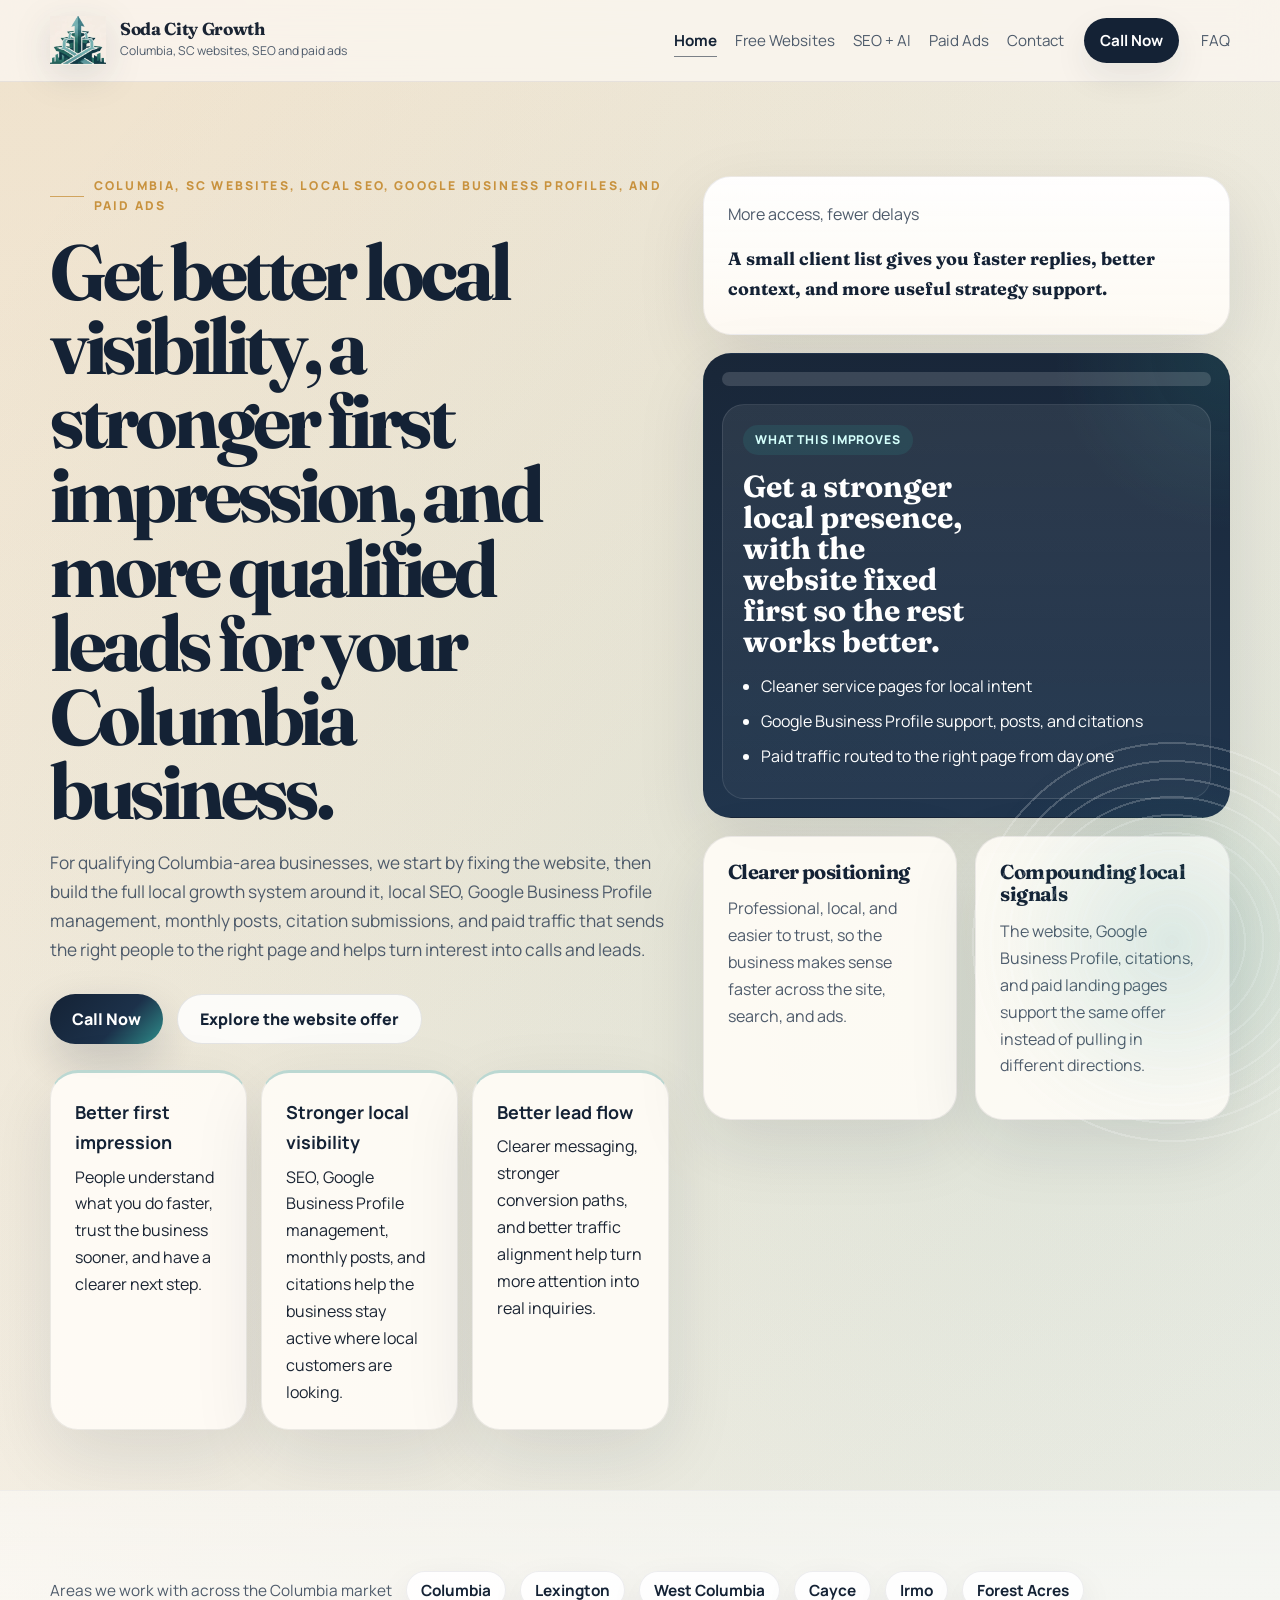
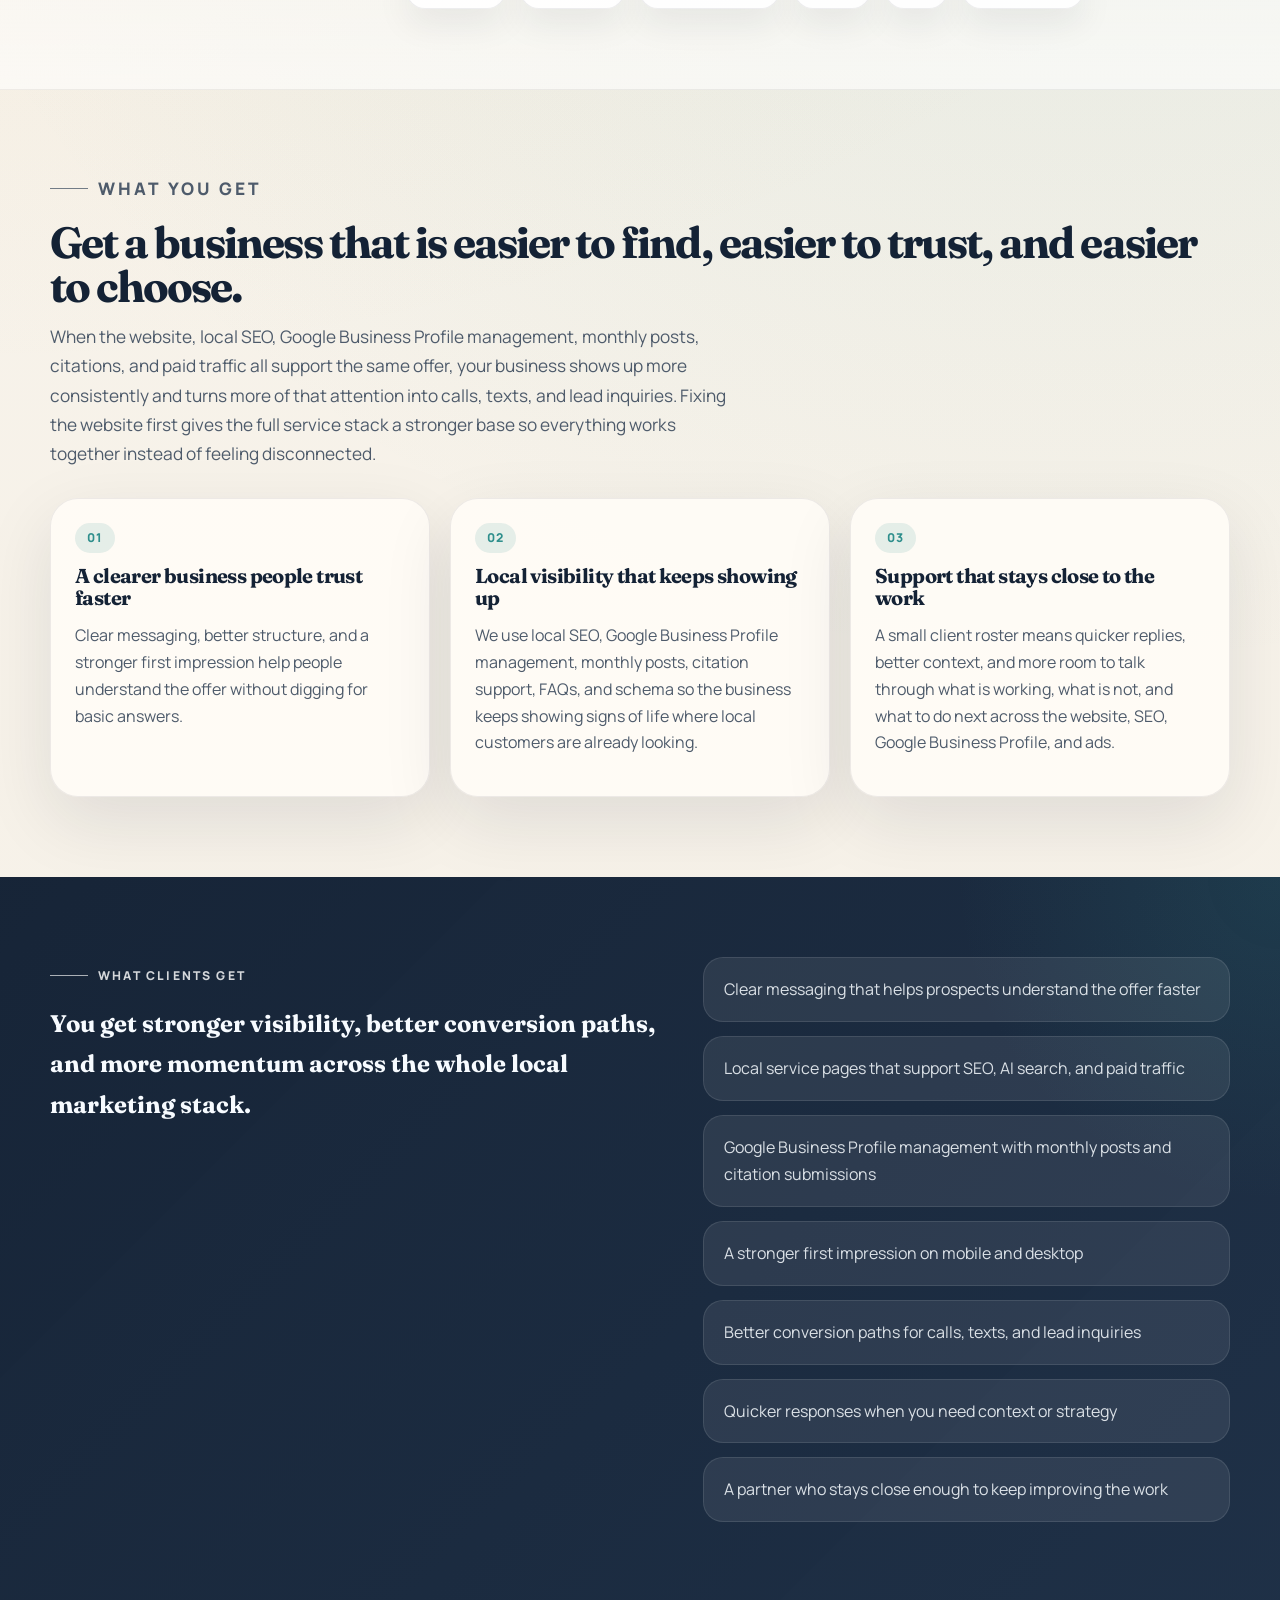
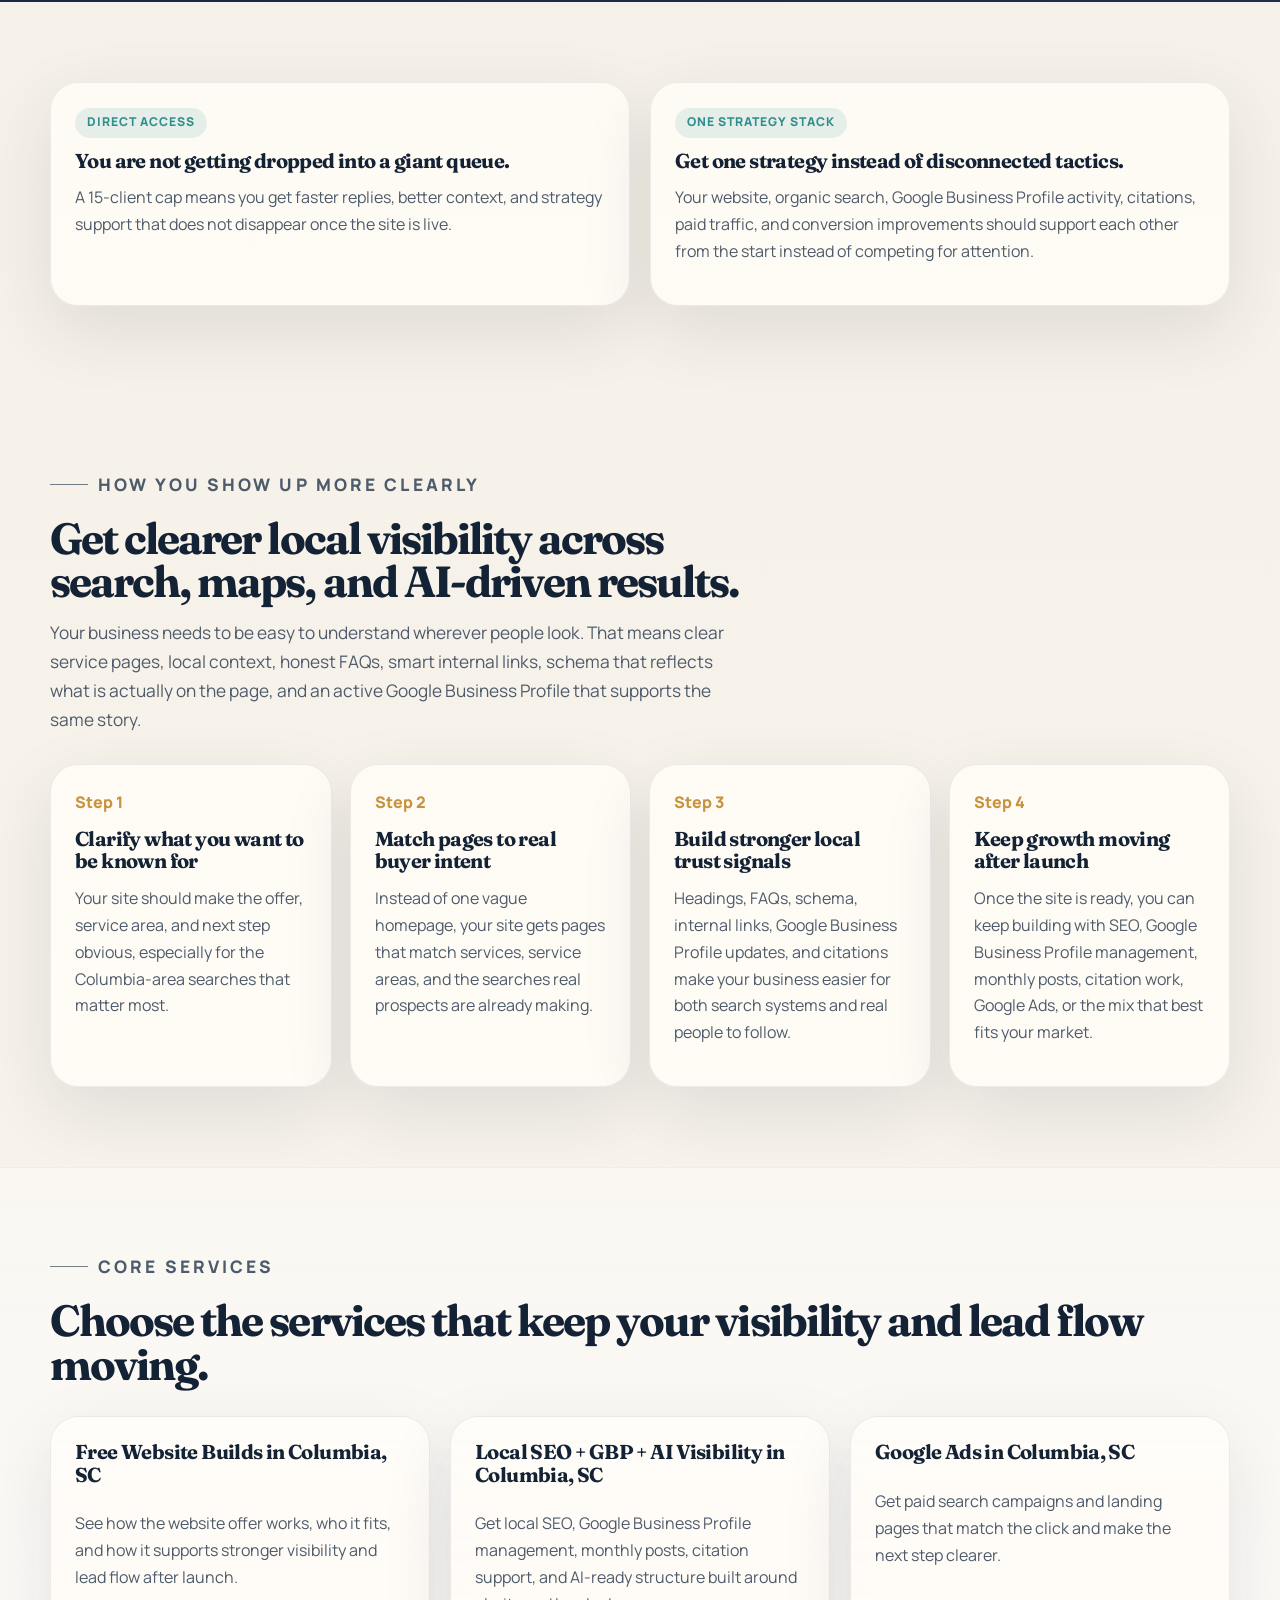
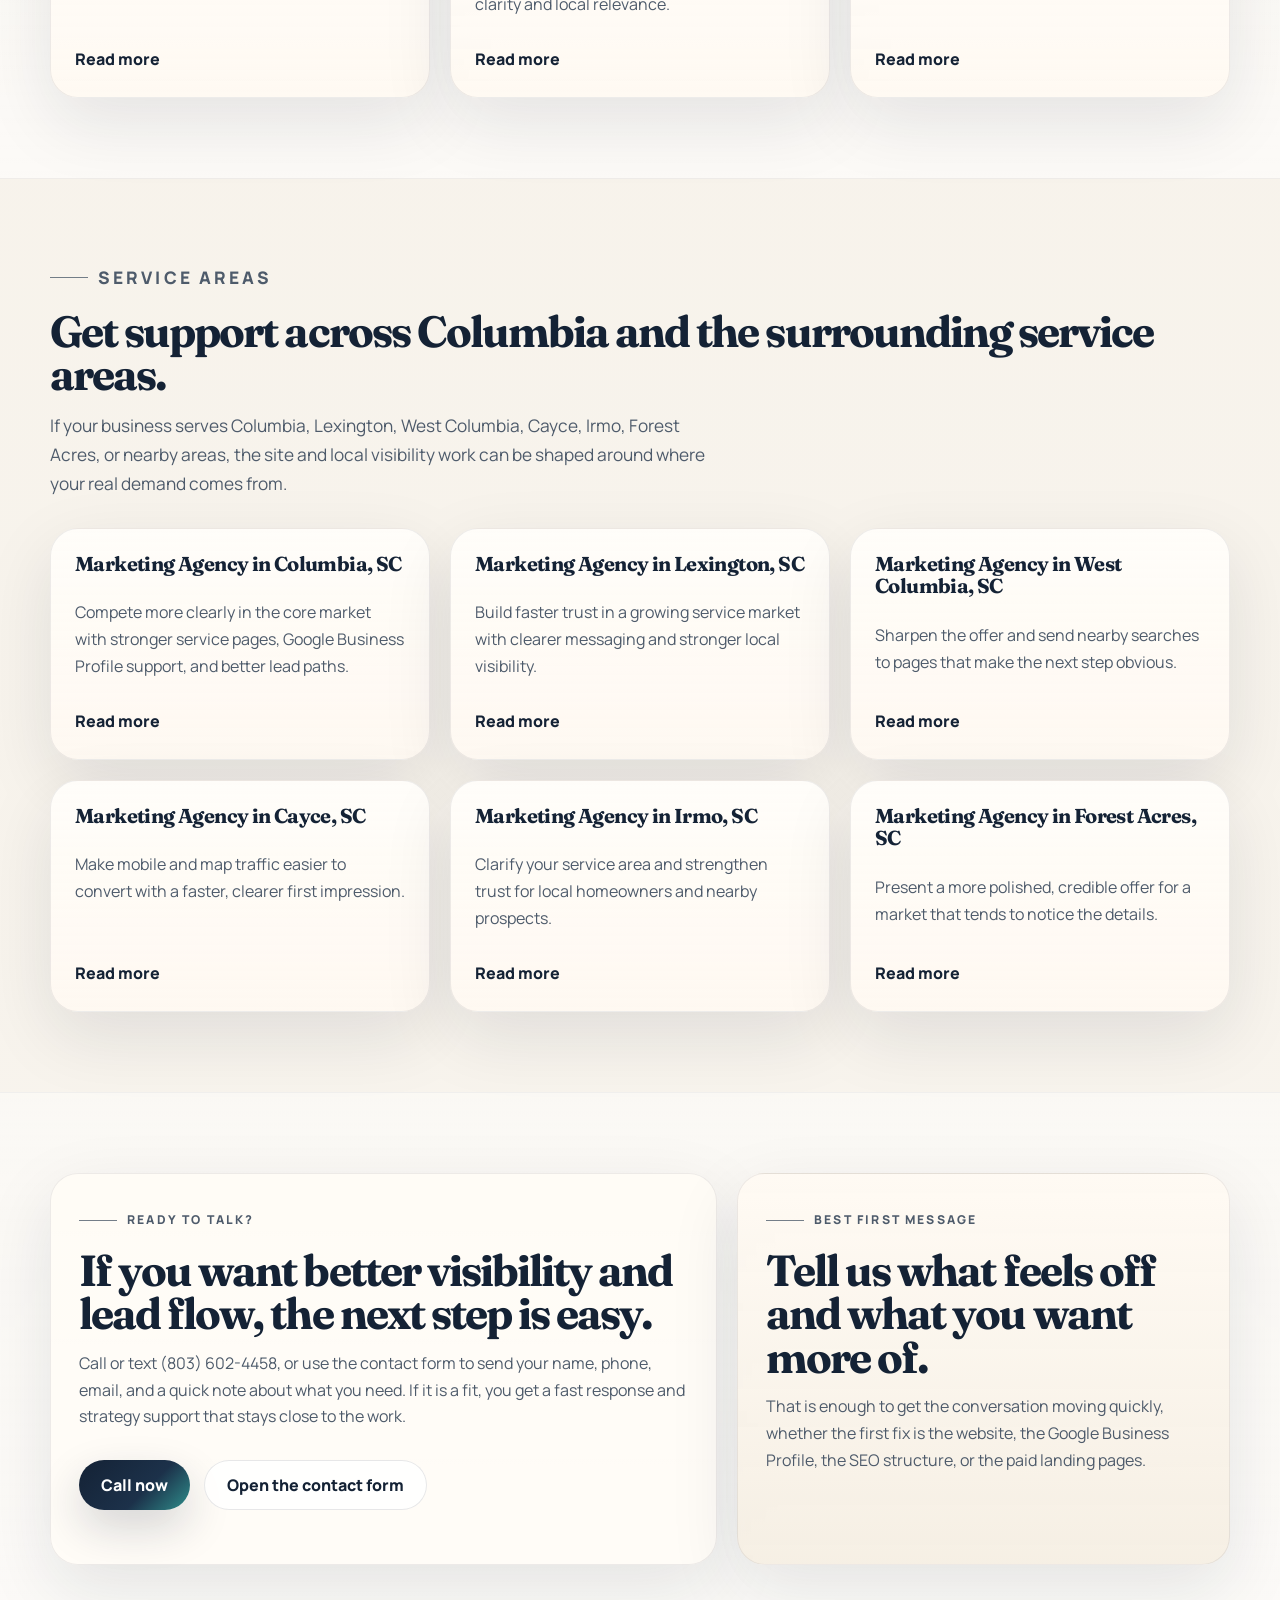
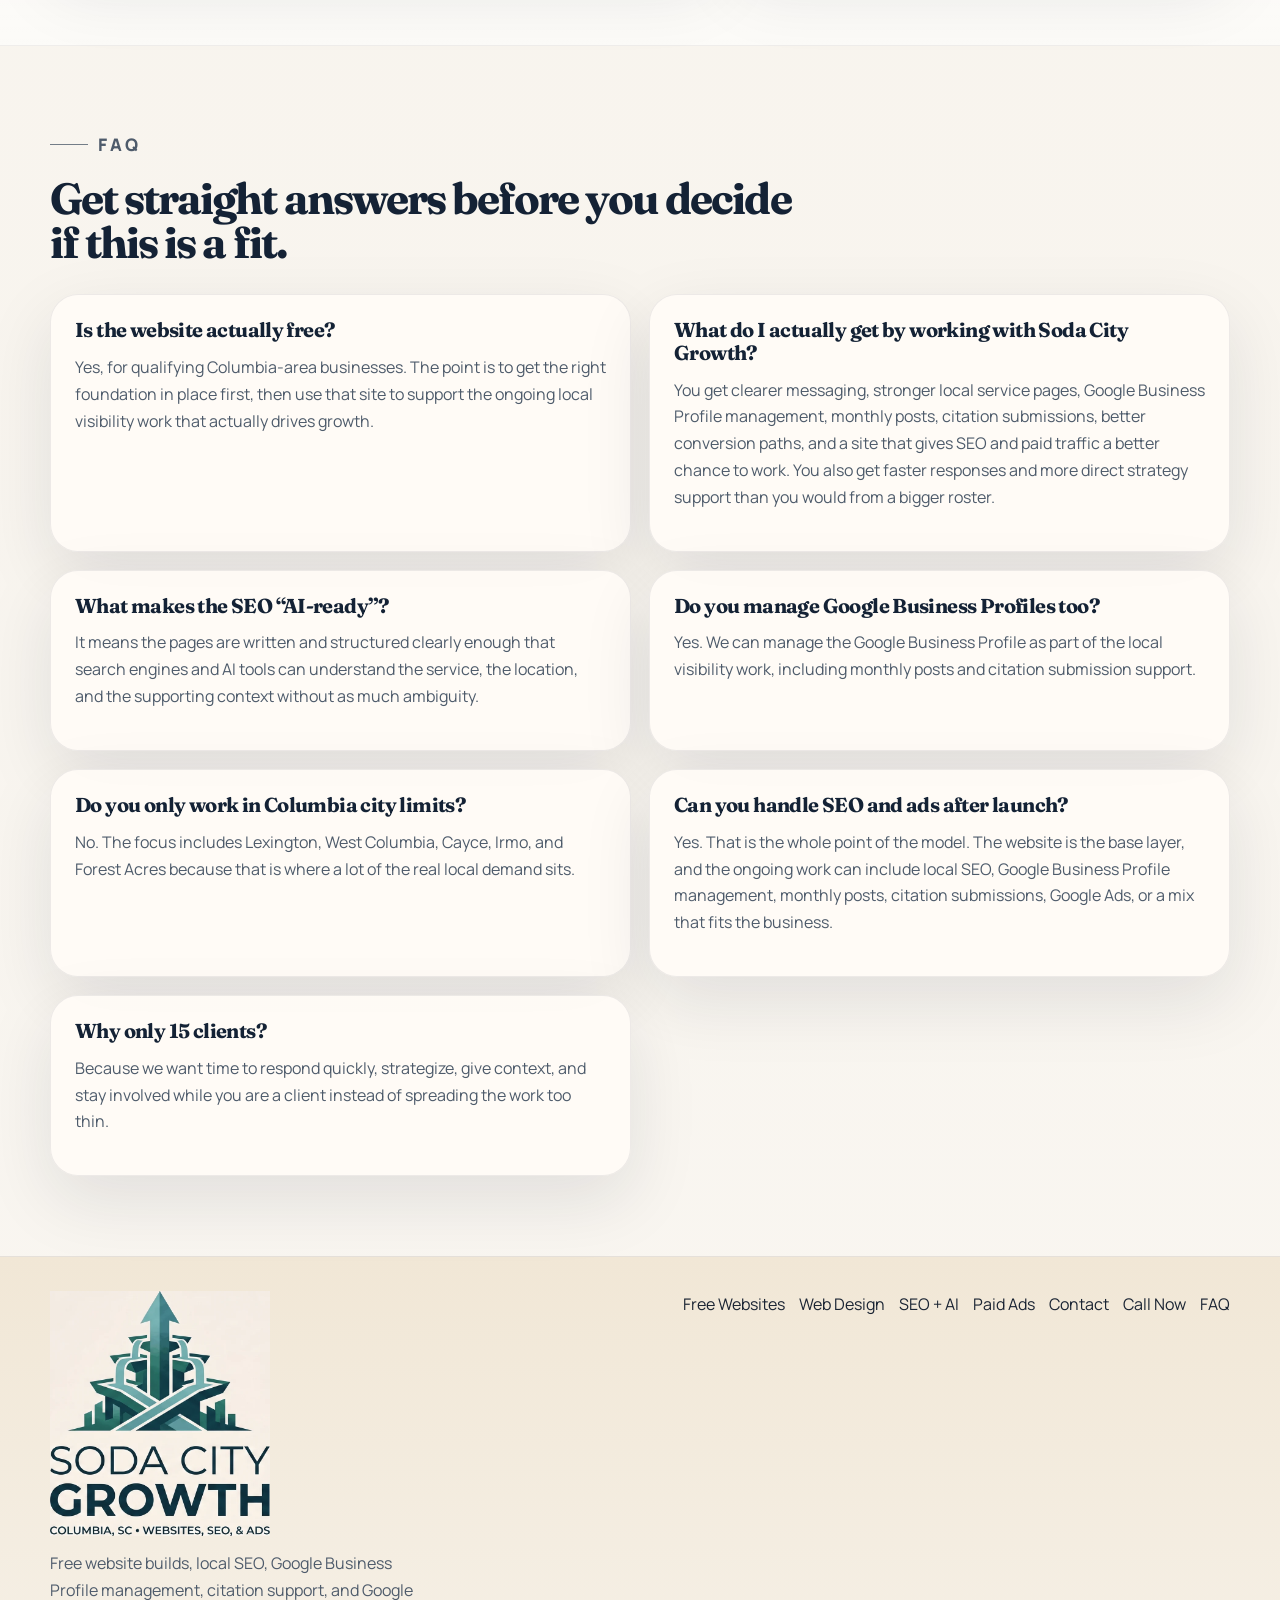
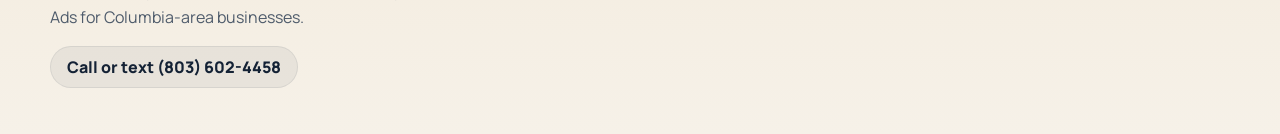
==== commit 9cf842d7: "Use clean URLs and add LocalBusiness schema" ====
--- a/index.html
+++ b/index.html
@@ -10,132 +10,21 @@
   <meta property="og:title" content="Columbia, SC Web Design, SEO & Google Ads | Soda City Growth" />
   <meta property="og:description" content="Free website builds for qualifying Columbia-area businesses, plus local SEO, Google Business Profile management, citation support, and Google Ads that send traffic to the right pages." />
   <meta property="og:type" content="website" />
-  <meta property="og:url" content="https://soda-city-growth.vercel.app/" />
+  <meta property="og:url" content="https://sodacitygrowth.com/" />
   <meta property="og:site_name" content="Soda City Growth" />
   <meta name="twitter:card" content="summary_large_image" />
   <meta name="twitter:title" content="Columbia, SC Web Design, SEO & Google Ads | Soda City Growth" />
   <meta name="twitter:description" content="Free website builds for qualifying Columbia-area businesses, plus local SEO, Google Business Profile management, citation support, and Google Ads that send traffic to the right pages." />
-  <link rel="canonical" href="https://soda-city-growth.vercel.app/" />
-  <link rel="icon" href="/favicon.svg" type="image/svg+xml" />
+  <link rel="canonical" href="https://sodacitygrowth.com/" />
+  <link rel="icon" href="/favicon.png" type="image/png" />
+  <link rel="apple-touch-icon" href="/apple-touch-icon.png" />
   <link rel="stylesheet" href="/styles.css" />
-  <script type="application/ld+json">
-  {
-    "@context": "https://schema.org",
-    "@graph": [
-      {
-        "@type": "Organization",
-        "@id": "https://soda-city-growth.vercel.app/#organization",
-        "name": "Soda City Growth",
-        "url": "https://soda-city-growth.vercel.app/",
-        "telephone": "+1-803-602-4458",
-        "logo": {
-          "@type": "ImageObject",
-          "url": "https://soda-city-growth.vercel.app/assets/branding/soda-city-growth-logo.webp"
-        },
-        "description": "Soda City Growth is a Columbia, South Carolina marketing website focused on free website builds for qualifying businesses, local SEO, Google Business Profile management, citation support, AI-ready page structure, and Google Ads landing pages.",
-        "areaServed": [
-          "Columbia, South Carolina",
-          "Lexington, South Carolina",
-          "West Columbia, South Carolina",
-          "Cayce, South Carolina",
-          "Irmo, South Carolina",
-          "Forest Acres, South Carolina"
-        ]
-      },
-      {
-        "@type": "WebSite",
-        "@id": "https://soda-city-growth.vercel.app/#website",
-        "url": "https://soda-city-growth.vercel.app/",
-        "name": "Soda City Growth",
-        "inLanguage": "en-US",
-        "publisher": {
-          "@id": "https://soda-city-growth.vercel.app/#organization"
-        }
-      },
-      {
-        "@type": "WebPage",
-        "@id": "https://soda-city-growth.vercel.app/#webpage",
-        "url": "https://soda-city-growth.vercel.app/",
-        "name": "Columbia, SC Web Design, SEO & Google Ads | Free Website Builds | Soda City Growth",
-        "description": "Soda City Growth helps Columbia, SC service businesses with free website builds, local SEO, Google Business Profile management, citation support, and Google Ads landing pages.",
-        "isPartOf": {
-          "@id": "https://soda-city-growth.vercel.app/#website"
-        },
-        "about": {
-          "@id": "https://soda-city-growth.vercel.app/#organization"
-        },
-        "inLanguage": "en-US"
-      },
-      {
-        "@type": "FAQPage",
-        "@id": "https://soda-city-growth.vercel.app/#faq",
-        "mainEntity": [
-          {
-            "@type": "Question",
-            "name": "Is the website really free?",
-            "acceptedAnswer": {
-              "@type": "Answer",
-              "text": "For qualifying Columbia-area businesses, Soda City Growth builds the website at no upfront build cost so the business can get a stronger marketing foundation in place first, then use it to support ongoing local SEO, Google Business Profile management, citation work, and paid ads."
-            }
-          },
-          {
-            "@type": "Question",
-            "name": "What do clients actually get by working with Soda City Growth?",
-            "acceptedAnswer": {
-              "@type": "Answer",
-              "text": "Clients get clearer messaging, stronger local service pages, Google Business Profile management, monthly posts, citation submissions, better conversion paths, and a site that gives SEO and Google Ads a better chance to work. They also get faster responses and more direct strategic support because Soda City Growth keeps the roster intentionally small."
-            }
-          },
-          {
-            "@type": "Question",
-            "name": "What do you mean by AI-ready SEO?",
-            "acceptedAnswer": {
-              "@type": "Answer",
-              "text": "AI-ready SEO means building pages with clear service language, useful FAQs, internal links, local relevance, and schema so search engines and AI answer systems can understand the business more easily."
-            }
-          },
-          {
-            "@type": "Question",
-            "name": "Do you only work in Columbia, South Carolina?",
-            "acceptedAnswer": {
-              "@type": "Answer",
-              "text": "The site is built to target Columbia and nearby markets like Lexington, West Columbia, Cayce, Irmo, and Forest Acres."
-            }
-          },
-          {
-            "@type": "Question",
-            "name": "Can you manage SEO and ads after launch?",
-            "acceptedAnswer": {
-              "@type": "Answer",
-              "text": "Yes. After the site is live, Soda City Growth can support ongoing local SEO, Google Business Profile management, monthly posts, citation submissions, Google Ads, or a mix of those services."
-            }
-          },
-          {
-            "@type": "Question",
-            "name": "Do you manage Google Business Profiles too?",
-            "acceptedAnswer": {
-              "@type": "Answer",
-              "text": "Yes. Soda City Growth can manage Google Business Profiles as part of the local visibility work, including monthly posts and citation submission support."
-            }
-          },
-          {
-            "@type": "Question",
-            "name": "Why do you cap the roster at 15 clients?",
-            "acceptedAnswer": {
-              "@type": "Answer",
-              "text": "Soda City Growth caps the roster at 15 active clients so there is time to respond quickly, strategize, and stay closely involved in each client's business."
-            }
-          }
-        ]
-      }
-    ]
-  }
-  </script>
+  <script type="application/ld+json">{"@context":"https://schema.org","@graph":[{"@type":"Organization","@id":"https://sodacitygrowth.com/#organization","name":"Soda City Growth","url":"https://sodacitygrowth.com/","telephone":"+1-803-602-4458","logo":{"@type":"ImageObject","url":"https://sodacitygrowth.com/assets/branding/soda-city-growth-logo.webp"},"description":"Soda City Growth is a Columbia, South Carolina marketing website focused on free website builds for qualifying businesses, local SEO, Google Business Profile management, citation support, AI-ready page structure, and Google Ads landing pages.","areaServed":["Columbia, South Carolina","Lexington, South Carolina","West Columbia, South Carolina","Cayce, South Carolina","Irmo, South Carolina","Forest Acres, South Carolina"]},{"@type":["LocalBusiness","AdvertisingAgency"],"@id":"https://sodacitygrowth.com/#localbusiness","name":"Soda City Growth","url":"https://sodacitygrowth.com/","description":"Soda City Growth is a Columbia, South Carolina marketing website focused on free website builds for qualifying businesses, local SEO, Google Business Profile management, citation support, AI-ready page structure, and Google Ads landing pages.","telephone":"+1-803-602-4458","areaServed":["Columbia, South Carolina","Lexington, South Carolina","West Columbia, South Carolina","Cayce, South Carolina","Irmo, South Carolina","Forest Acres, South Carolina"],"serviceArea":["Columbia, South Carolina","Lexington, South Carolina","West Columbia, South Carolina","Cayce, South Carolina","Irmo, South Carolina","Forest Acres, South Carolina"],"logo":{"@type":"ImageObject","url":"https://sodacitygrowth.com/assets/branding/soda-city-growth-logo.webp"},"image":"https://sodacitygrowth.com/assets/branding/soda-city-growth-logo.webp"},{"@type":"WebSite","@id":"https://sodacitygrowth.com/#website","url":"https://sodacitygrowth.com/","name":"Soda City Growth","inLanguage":"en-US","publisher":{"@id":"https://sodacitygrowth.com/#localbusiness"}},{"@type":"WebPage","@id":"https://sodacitygrowth.com/#webpage","url":"https://sodacitygrowth.com/","name":"Columbia, SC Web Design, SEO & Google Ads | Free Website Builds | Soda City Growth","description":"Soda City Growth helps Columbia, SC service businesses with free website builds, local SEO, Google Business Profile management, citation support, and Google Ads landing pages.","isPartOf":{"@id":"https://sodacitygrowth.com/#website"},"about":{"@id":"https://sodacitygrowth.com/#localbusiness"},"inLanguage":"en-US"},{"@type":"FAQPage","@id":"https://sodacitygrowth.com/#faq","mainEntity":[{"@type":"Question","name":"Is the website really free?","acceptedAnswer":{"@type":"Answer","text":"For qualifying Columbia-area businesses, Soda City Growth builds the website at no upfront build cost so the business can get a stronger marketing foundation in place first, then use it to support ongoing local SEO, Google Business Profile management, citation work, and paid ads."}},{"@type":"Question","name":"What do clients actually get by working with Soda City Growth?","acceptedAnswer":{"@type":"Answer","text":"Clients get clearer messaging, stronger local service pages, Google Business Profile management, monthly posts, citation submissions, better conversion paths, and a site that gives SEO and Google Ads a better chance to work. They also get faster responses and more direct strategic support because Soda City Growth keeps the roster intentionally small."}},{"@type":"Question","name":"What do you mean by AI-ready SEO?","acceptedAnswer":{"@type":"Answer","text":"AI-ready SEO means building pages with clear service language, useful FAQs, internal links, local relevance, and schema so search engines and AI answer systems can understand the business more easily."}},{"@type":"Question","name":"Do you only work in Columbia, South Carolina?","acceptedAnswer":{"@type":"Answer","text":"The site is built to target Columbia and nearby markets like Lexington, West Columbia, Cayce, Irmo, and Forest Acres."}},{"@type":"Question","name":"Can you manage SEO and ads after launch?","acceptedAnswer":{"@type":"Answer","text":"Yes. After the site is live, Soda City Growth can support ongoing local SEO, Google Business Profile management, monthly posts, citation submissions, Google Ads, or a mix of those services."}},{"@type":"Question","name":"Do you manage Google Business Profiles too?","acceptedAnswer":{"@type":"Answer","text":"Yes. Soda City Growth can manage Google Business Profiles as part of the local visibility work, including monthly posts and citation submission support."}},{"@type":"Question","name":"Why do you cap the roster at 15 clients?","acceptedAnswer":{"@type":"Answer","text":"Soda City Growth caps the roster at 15 active clients so there is time to respond quickly, strategize, and stay closely involved in each client's business."}}]}]}</script>
 </head>
 <body>
   <header class="site-header">
     <div class="wrap header-row">
-      <a class="brand" href="/index.html" aria-label="Soda City Growth home">
+      <a class="brand" href="/" aria-label="Soda City Growth home">
         <img class="brand-mark-image" src="/assets/branding/soda-city-growth-mark.webp" alt="Soda City Growth logo mark" />
         <span class="brand-copy">
           <strong>Soda City Growth</strong>
@@ -144,11 +33,11 @@
       </a>
       <button class="nav-toggle" aria-expanded="false" aria-controls="site-nav">Menu</button>
       <nav class="nav" id="site-nav">
-        <a href="/index.html" aria-current="page">Home</a>
-        <a href="/services/free-websites-columbia-sc.html">Free Websites</a>
-        <a href="/services/seo-ai-ranking-columbia-sc.html">SEO + AI</a>
-        <a href="/services/google-ads-columbia-sc.html">Paid Ads</a>
-        <a href="/contact.html">Contact</a>
+        <a href="/" aria-current="page">Home</a>
+        <a href="/services/free-websites-columbia-sc">Free Websites</a>
+        <a href="/services/seo-ai-ranking-columbia-sc">SEO + AI</a>
+        <a href="/services/google-ads-columbia-sc">Paid Ads</a>
+        <a href="/contact">Contact</a>
         <a class="nav-phone" href="tel:+18036024458">Call Now</a>
         <a href="#faq">FAQ</a>
       </nav>
@@ -164,7 +53,7 @@
           <p class="hero-copy">For qualifying Columbia-area businesses, we start by fixing the website, then build the full local growth system around it, local SEO, Google Business Profile management, monthly posts, citation submissions, and paid traffic that sends the right people to the right page and helps turn interest into calls and leads.</p>
           <div class="hero-actions">
             <a class="button" href="tel:+18036024458">Call Now</a>
-            <a class="button secondary" href="/services/free-websites-columbia-sc.html">Explore the website offer</a>
+            <a class="button secondary" href="/services/free-websites-columbia-sc">Explore the website offer</a>
           </div>
           <div class="hero-points">
             <div>
@@ -215,12 +104,12 @@
     <section class="section muted-section">
       <div class="wrap location-strip">
         <span>Areas we work with across the Columbia market</span>
-        <a href="/areas/columbia-sc-marketing-agency.html">Columbia</a>
-        <a href="/areas/lexington-sc-marketing-agency.html">Lexington</a>
-        <a href="/areas/west-columbia-sc-marketing-agency.html">West Columbia</a>
-        <a href="/areas/cayce-sc-marketing-agency.html">Cayce</a>
-        <a href="/areas/irmo-sc-marketing-agency.html">Irmo</a>
-        <a href="/areas/forest-acres-sc-marketing-agency.html">Forest Acres</a>
+        <a href="/areas/columbia-sc-marketing-agency">Columbia</a>
+        <a href="/areas/lexington-sc-marketing-agency">Lexington</a>
+        <a href="/areas/west-columbia-sc-marketing-agency">West Columbia</a>
+        <a href="/areas/cayce-sc-marketing-agency">Cayce</a>
+        <a href="/areas/irmo-sc-marketing-agency">Irmo</a>
+        <a href="/areas/forest-acres-sc-marketing-agency">Forest Acres</a>
       </div>
     </section>
 
@@ -323,17 +212,17 @@
           <h2>Choose the services that keep your visibility and lead flow moving.</h2>
         </div>
         <div class="service-links">
-          <a class="service-link-card" href="/services/free-websites-columbia-sc.html">
+          <a class="service-link-card" href="/services/free-websites-columbia-sc">
             <h3>Free Website Builds in Columbia, SC</h3>
             <p>See how the website offer works, who it fits, and how it supports stronger visibility and lead flow after launch.</p>
             <span>Read more</span>
           </a>
-          <a class="service-link-card" href="/services/seo-ai-ranking-columbia-sc.html">
+          <a class="service-link-card" href="/services/seo-ai-ranking-columbia-sc">
             <h3>Local SEO + GBP + AI Visibility in Columbia, SC</h3>
             <p>Get local SEO, Google Business Profile management, monthly posts, citation support, and AI-ready structure built around clarity and local relevance.</p>
             <span>Read more</span>
           </a>
-          <a class="service-link-card" href="/services/google-ads-columbia-sc.html">
+          <a class="service-link-card" href="/services/google-ads-columbia-sc">
             <h3>Google Ads in Columbia, SC</h3>
             <p>Get paid search campaigns and landing pages that match the click and make the next step clearer.</p>
             <span>Read more</span>
@@ -350,32 +239,32 @@
           <p>If your business serves Columbia, Lexington, West Columbia, Cayce, Irmo, Forest Acres, or nearby areas, the site and local visibility work can be shaped around where your real demand comes from.</p>
         </div>
         <div class="service-links">
-          <a class="service-link-card" href="/areas/columbia-sc-marketing-agency.html">
+          <a class="service-link-card" href="/areas/columbia-sc-marketing-agency">
             <h3>Marketing Agency in Columbia, SC</h3>
             <p>Compete more clearly in the core market with stronger service pages, Google Business Profile support, and better lead paths.</p>
             <span>Read more</span>
           </a>
-          <a class="service-link-card" href="/areas/lexington-sc-marketing-agency.html">
+          <a class="service-link-card" href="/areas/lexington-sc-marketing-agency">
             <h3>Marketing Agency in Lexington, SC</h3>
             <p>Build faster trust in a growing service market with clearer messaging and stronger local visibility.</p>
             <span>Read more</span>
           </a>
-          <a class="service-link-card" href="/areas/west-columbia-sc-marketing-agency.html">
+          <a class="service-link-card" href="/areas/west-columbia-sc-marketing-agency">
             <h3>Marketing Agency in West Columbia, SC</h3>
             <p>Sharpen the offer and send nearby searches to pages that make the next step obvious.</p>
             <span>Read more</span>
           </a>
-          <a class="service-link-card" href="/areas/cayce-sc-marketing-agency.html">
+          <a class="service-link-card" href="/areas/cayce-sc-marketing-agency">
             <h3>Marketing Agency in Cayce, SC</h3>
             <p>Make mobile and map traffic easier to convert with a faster, clearer first impression.</p>
             <span>Read more</span>
           </a>
-          <a class="service-link-card" href="/areas/irmo-sc-marketing-agency.html">
+          <a class="service-link-card" href="/areas/irmo-sc-marketing-agency">
             <h3>Marketing Agency in Irmo, SC</h3>
             <p>Clarify your service area and strengthen trust for local homeowners and nearby prospects.</p>
             <span>Read more</span>
           </a>
-          <a class="service-link-card" href="/areas/forest-acres-sc-marketing-agency.html">
+          <a class="service-link-card" href="/areas/forest-acres-sc-marketing-agency">
             <h3>Marketing Agency in Forest Acres, SC</h3>
             <p>Present a more polished, credible offer for a market that tends to notice the details.</p>
             <span>Read more</span>
@@ -392,7 +281,7 @@
             <p>Call or text <a href="tel:+18036024458">(803) 602-4458</a>, or use the contact form to send your name, phone, email, and a quick note about what you need. If it is a fit, you get a fast response and strategy support that stays close to the work.</p>
           <div class="hero-actions">
             <a class="button" href="tel:+18036024458">Call now</a>
-            <a class="button secondary" href="/contact.html">Open the contact form</a>
+            <a class="button secondary" href="/contact">Open the contact form</a>
           </div>
         </div>
         <div class="feature-card contact-card alt-card">
@@ -451,11 +340,11 @@
         <a class="contact-link" href="tel:+18036024458">Call or text (803) 602-4458</a>
       </div>
       <div class="footer-links">
-        <a href="/services/free-websites-columbia-sc.html">Free Websites</a>
-        <a href="/services/web-design-columbia-sc.html">Web Design</a>
-        <a href="/services/seo-ai-ranking-columbia-sc.html">SEO + AI</a>
-        <a href="/services/google-ads-columbia-sc.html">Paid Ads</a>
-        <a href="/contact.html">Contact</a>
+        <a href="/services/free-websites-columbia-sc">Free Websites</a>
+        <a href="/services/web-design-columbia-sc">Web Design</a>
+        <a href="/services/seo-ai-ranking-columbia-sc">SEO + AI</a>
+        <a href="/services/google-ads-columbia-sc">Paid Ads</a>
+        <a href="/contact">Contact</a>
         <a class="nav-phone" href="tel:+18036024458">Call Now</a>
         <a href="#faq">FAQ</a>
       </div>
--- a/styles.css
+++ b/styles.css
@@ -455,11 +455,30 @@
   color: white;
 }
 
+.band .section-intro h2,
 .band .section-intro p,
 .band .checklist div,
 .band h2,
+.band h3,
+.band p,
+.band li,
+.band strong { color: #f7fbff; }
+
 .band .eyebrow {
-  color: inherit;
+  color: rgba(255,255,255,.82);
+}
+
+.band .section-intro p,
+.band .checklist div,
+.band li {
+  color: rgba(247,251,255,.86);
+}
+
+.band .button.secondary,
+.band .contact-link {
+  background: rgba(255,255,255,.96);
+  color: var(--brand-deep);
+  border-color: rgba(255,255,255,.2);
 }
 
 .location-strip {
